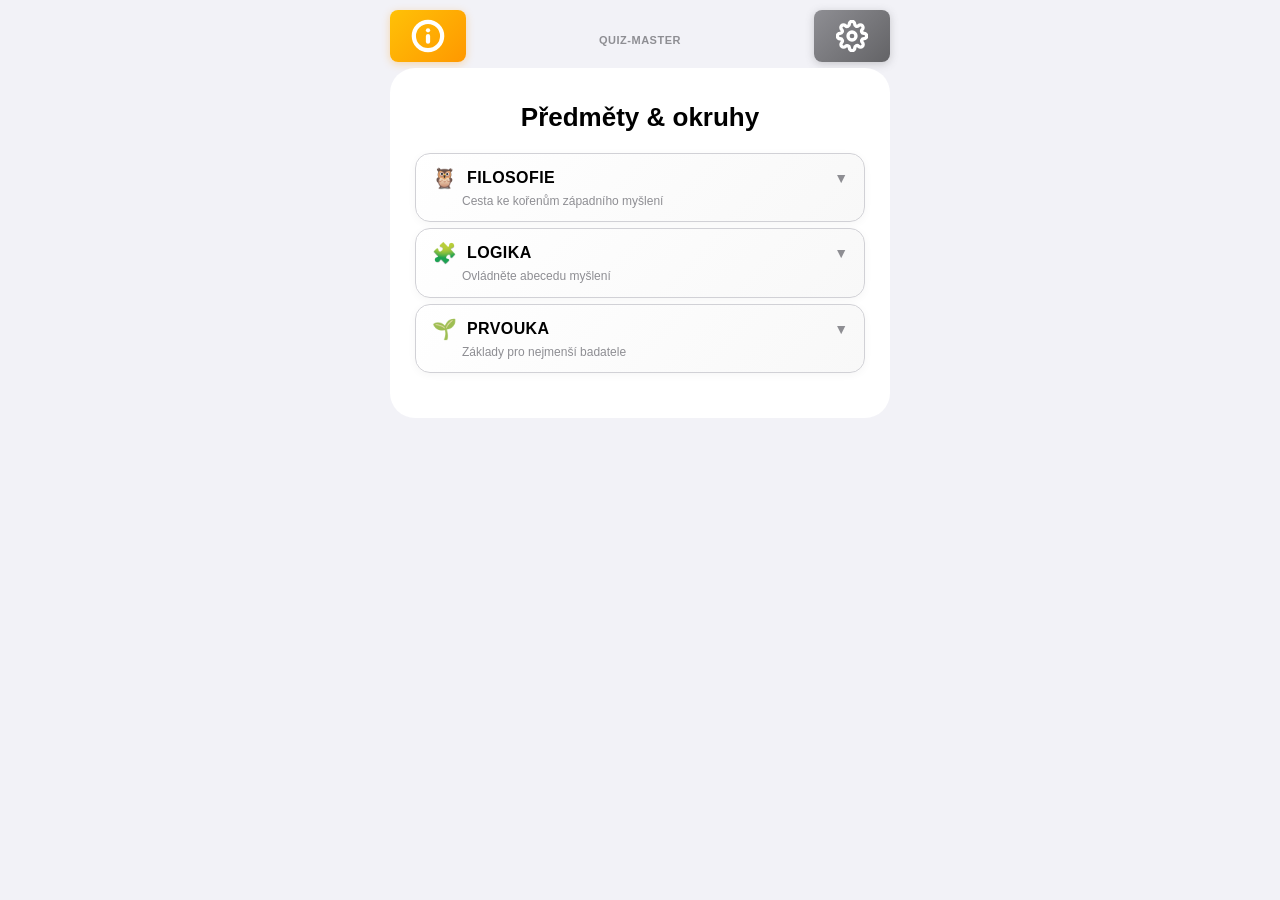
==== index.html @ d5d44cf5 "zobrazeni_okruhu" ====
<!DOCTYPE html> 
<html lang="cs">
<head>
    <meta charset="UTF-8">
    <meta name="viewport" content="width=device-width, initial-scale=1.0, maximum-scale=1.0, user-scalable=no">
    <title>quiz-master</title>
    <style>
        /* ===== CSS VARIABLES & RESET ===== */
        :root { 
            --ios-blue: #007aff; 
            --ios-bg: #f2f2f7; 
            --ios-card: #ffffff; 
            --ios-text: #000000; 
            --ios-gray: #8e8e93; 
            --soft-green: #f2faf5; 
            --soft-red: #fff5f5; 
            --border-green: #34c759; 
            --border-red: #ff3b30; 
            --neutral-bg: #f8f8f8; 
            --neutral-border: #d1d1d6; 
        }
        * { 
            box-sizing: border-box; 
            -webkit-tap-highlight-color: transparent; 
        }
        body { 
            font-family: -apple-system, BlinkMacSystemFont, "Segoe UI", Roboto, sans-serif; 
            background-color: var(--ios-bg); 
            color: var(--ios-text); 
            margin: 0; 
            padding: 10px; 
            display: flex; 
            justify-content: center; 
        }
        #app { 
            width: 100%; 
            max-width: 500px; 
            display: flex; 
            flex-direction: column; 
        }
        
        /* ===== UI COMPONENTS ===== */
        /* Status Bar */
        .status-bar { 
            display: grid; 
            grid-template-columns: 1fr auto 1fr; 
            align-items: center; 
            margin-bottom: 6px; 
            gap: 2px; 
        }
        .header-mini { 
            text-align: center; 
            text-transform: uppercase; 
            letter-spacing: 0.5px; 
            color: var(--ios-gray); 
            white-space: nowrap; 
            margin-top: 6px; 
        }
        .app-name { 
            font-size: 11px; 
            font-weight: 800; 
        }
        .stats-group { 
            display: flex; 
            gap: 6px; 
            justify-self: end; 
        }
        #header-left-slot {
            justify-self: start;
        }
        .stat-item { 
            display: flex; 
            flex-direction: column; 
            align-items: center; 
            gap: 2px; 
        }
        .stat-label { 
            font-size: 8px; 
            text-transform: uppercase; 
            color: var(--ios-gray); 
            font-weight: 700; 
            letter-spacing: 0.2px; 
        }

        /* Badges */
        .badge { 
            display: inline-block; 
            padding: 4px 8px; 
            border-radius: 8px; 
            font-size: 13px; 
            font-weight: 700; 
            min-width: 32px; 
            text-align: center; 
        }
        .badge-gray { 
            background: #d1d1d6; 
            color: #3a3a3c; 
        }
        .badge-green { 
            background: var(--border-green); 
            color: white; 
        }
        .badge-red { 
            background: var(--border-red); 
            color: white; 
        }
        .exit-btn-dark {
            display: inline-flex;
            flex-direction: column;
            align-items: center;
            justify-content: center;
            width: 76px;
            height: 52px;
            background: #1c1c1ec6;
            color: white;
            border-radius: 8px;
            font-size: 35px;
            font-weight: 700;
            cursor: pointer;
            border: none;
            line-height: 1;
            padding: 2px 0 0 0;
            gap: 3px;
        }
        .exit-btn-blue {
            display: inline-flex;
            flex-direction: column;
            align-items: center;
            justify-content: center;
            width: 76px;
            height: 52px;
            background: var(--ios-blue);
            color: white;
            border-radius: 8px;
            font-size: 35px;
            font-weight: 700;
            cursor: pointer;
            border: none;
            line-height: 1;
            padding: 2px 0 0 0;
            gap: 3px;
        }
        .exit-btn-blue:active {
            transform: scale(0.92);
            background: #0056b3;
        }
        .exit-btn-gray {
            display: inline-flex;
            flex-direction: column;
            align-items: center;
            justify-content: center;
            width: 76px;
            height: 52px;
            background: #e5e5ea;
            color: #3a3a3c;
            border: 1px solid #d1d1d6;
            border-radius: 8px;
            font-size: 35px;
            font-weight: 700;
            cursor: pointer;
            line-height: 1;
            padding: 2px 0 0 0;
            gap: 3px;
        }
        .exit-btn-gray:active {
            transform: scale(0.92);
            background: #d1d1d6;
        }
        .exit-btn-info {
            display: inline-flex;
            flex-direction: column;
            align-items: center;
            justify-content: center;
            width: 76px;
            height: 52px;
            background: linear-gradient(135deg, #ffc107 0%, #ff9800 100%);
            color: white;
            border-radius: 8px;
            font-size: 35px;
            font-weight: 700;
            cursor: pointer;
            border: none;
            line-height: 1;
            padding: 2px 0 0 0;
            gap: 3px;
            box-shadow: 0 2px 8px rgba(255, 152, 0, 0.3);
        }
        .exit-btn-info:active {
            transform: scale(0.92);
            background: linear-gradient(135deg, #ffb300 0%, #f57c00 100%);
        }
        
        /* Modal */
        .modal {
            position: fixed;
            top: 0;
            left: 0;
            width: 100%;
            height: 100%;
            z-index: 1000;
            display: flex;
            align-items: center;
            justify-content: center;
        }
        .modal-backdrop {
            position: absolute;
            top: 0;
            left: 0;
            width: 100%;
            height: 100%;
            background: rgba(0,0,0,0.5);
            backdrop-filter: blur(3px);
        }
        .modal-content {
            position: relative;
            background: white;
            border-radius: 20px;
            padding: 25px;
            max-width: 90%;
            width: 400px;
            max-height: 80vh;
            overflow-y: auto;
            box-shadow: 0 20px 60px rgba(0,0,0,0.3);
            animation: modalSlideIn 0.3s ease;
        }
        @keyframes modalSlideIn {
            from {
                opacity: 0;
                transform: translateY(-20px) scale(0.95);
            }
            to {
                opacity: 1;
                transform: translateY(0) scale(1);
            }
        }
        .modal-header {
            text-align: center;
            margin-bottom: 20px;
        }
        .modal-icon {
            font-size: 48px;
            display: block;
            margin-bottom: 10px;
        }
        .modal-title {
            margin: 0;
            font-size: 24px;
            font-weight: 700;
            color: var(--ios-text);
        }
        .modal-body {
            font-size: 15px;
            line-height: 1.6;
            color: #444;
        }
        .modal-body p {
            margin: 12px 0;
        }
        .modal-body p strong {
            color: var(--ios-blue);
            font-weight: 600;
        }
        .modal-body ul {
            margin: 8px 0;
            padding-left: 20px;
        }
        .modal-body li {
            margin: 4px 0;
        }
        .modal-close-btn {
            display: block;
            width: 100%;
            margin-top: 20px;
            padding: 14px;
            background: var(--ios-blue);
            color: white;
            border: none;
            border-radius: 12px;
            font-size: 17px;
            font-weight: 600;
            cursor: pointer;
            transition: all 0.2s;
        }
        .modal-close-btn:active {
            transform: scale(0.96);
            background: #0056b3;
        }
        .exit-badge { 
            background: #e5e5ea; 
            color: #4a4a4c; 
            border: 1px solid #d1d1d6; 
            padding: 2px 15px; 
            border-radius: 10px; 
            font-size: 16px; 
            font-weight: 900; 
            cursor: pointer; 
            text-transform: uppercase;
            letter-spacing: 0.5px;
            justify-self: start; 
            transition: all 0.1s; 
            margin-top: 10px;
        }
        .exit-badge:active { 
            background: #d1d1d6; 
            transform: scale(0.96); 
        }
        .btn { 
            display: block; 
            width: 100%; 
            padding: 18px 20px; 
            border: none; 
            border-radius: 20px; 
            font-size: 19px; 
            font-weight: 500; 
            cursor: pointer; 
            transition: all 0.2s; 
            text-align: left; 
            background: var(--ios-bg); 
            color: var(--ios-blue); 
        }
        .btn-next { 
            background: var(--ios-blue); 
            color: white; 
            text-align: center; 
            font-weight: 600; 
            width: 100%; 
            padding: 18px; 
            border-radius: 20px; 
            border: none; 
            font-size: 19px; 
            margin-top: 10px; 
            display: none; 
        }
        
        /* ===== SHUFFLE TOGGLE STYLES ===== */
        .shuffle-options-row {
            display: flex;
            gap: 10px;
            margin-bottom: 24px;
        }
        .shuffle-options-row .setup-section {
            flex: 1 1 0;
            margin-bottom: 0;
            min-width: 0;
        }
        
        .shuffle-toggle-container {
            display: flex;
            flex-wrap: wrap;
            align-items: center;
            justify-content: flex-start;
            padding: 14px 20px;
            background: var(--ios-bg);
            border-radius: 12px;
            border: 1px solid transparent;
            transition: all 0.2s ease;
            gap: 8px;
        }
        .shuffle-toggle-container:hover {
            background: white;
            border-color: var(--ios-blue);
            transform: translateY(-1px);
            box-shadow: 0 4px 12px rgba(0,123,255,0.1);
        }
        
        .shuffle-option {
            flex: 1;
            text-align: left;
        }
        .shuffle-option .option-title {
            font-size: 36px;
            text-align: center;
        }
        
        .option-desc-full {
            font-size: 16px;
            color: #222;
            line-height: 1.3;
            margin-top: 4px;
            width: 100%;
            text-align: center;
            font-weight: 700;
            transition: color 0.3s ease;
            padding: 0;
            white-space: nowrap;
        }
        .option-desc-full.green-text {
            color: #2aa33f;
        }
        .option-desc-full.blue-text {
            color: #0066cc;
        }
        
        /* Toggle Switch */
        .toggle-switch {
            position: relative;
            width: 51px;
            height: 31px;
            margin-right: 15px;
        }
        .toggle-switch input {
            opacity: 0;
            width: 0;
            height: 0;
        }
        .toggle-slider {
            position: absolute;
            cursor: pointer;
            top: 0;
            left: 0;
            right: 0;
            bottom: 0;
            background-color: #34c759;
            transition: .4s;
            border-radius: 34px;
        }
        .toggle-slider:before {
            position: absolute;
            content: "";
            height: 23px;
            width: 23px;
            left: 4px;
            bottom: 4px;
            background-color: white;
            transition: .4s;
            border-radius: 50%;
        }
        input:checked + .toggle-slider {
            background-color: var(--ios-blue);
        }
        input:checked + .toggle-slider:before {
            transform: translateX(20px);
        }
        
        /* Setup Section */
        .setup-section {
            margin-bottom: 24px;
        }
        .section-title {
            font-size: 16px;
            font-weight: 600;
            color: var(--ios-text);
            margin-bottom: 12px;
            display: flex;
            align-items: center;
            justify-content: space-between;
        }
        
        /* Question Slider */
        .question-slider-inline {
            width: 100%;
            -webkit-appearance: none;
            appearance: none;
            height: 44px;
            background: transparent;
            cursor: pointer;
        }
        .question-slider-inline::-webkit-slider-runnable-track {
            width: 100%;
            height: 8px;
            background: var(--ios-blue);
            border-radius: 4px;
        }
        .question-slider-inline::-webkit-slider-thumb {
            -webkit-appearance: none;
            appearance: none;
            width: 28px;
            height: 28px;
            border-radius: 50%;
            background: var(--ios-blue);
            border: 2px solid white;
            box-shadow: 0 2px 6px rgba(0,0,0,0.2);
            margin-top: -10px;
        }
        .question-slider-inline::-moz-range-track {
            width: 100%;
            height: 8px;
            background: var(--ios-blue);
            border-radius: 4px;
        }
        .question-slider-inline::-moz-range-thumb {
            width: 28px;
            height: 28px;
            border-radius: 50%;
            background: var(--ios-blue);
            border: 2px solid white;
            box-shadow: 0 2px 6px rgba(0,0,0,0.2);
        }
        
        .slider-value-inline {
            font-weight: 600;
            color: var(--ios-blue);
        }
        
        /* ===== CARDS & LAYOUT ===== */
        .card { 
            background: var(--ios-card); 
            border-radius: 25px; 
            padding: 25px; 
            padding-top: 12px;
            position: relative; 
            overflow: hidden; 
            min-height: 200px; 
        }
        .progress-container { 
            position: absolute; 
            top: 0; 
            left: 0; 
            width: 100%; 
            height: 4px; 
            background: #e5e5ea; 
        }
        .progress-bar { 
            height: 100%; 
            background: var(--ios-blue); 
            width: 0%; 
            transition: width 0.4s ease; 
        }
        

        /* ===== QUIZ COMPONENTS ===== */
        .quiz-topic-info { 
            font-size: 13px; 
            color: var(--ios-gray); 
            margin-bottom: 15px; 
            line-height: 1.4; 
            margin-top: 5px;
            font-weight: normal;
        }
        .question-text { 
            font-size: 23px; 
            font-weight: 700; 
            margin-bottom: 25px; 
            line-height: 1.25; 
        }
        .ans-group { 
            margin-bottom: 12px; 
            position: relative;
        }
        .sub-expl { 
            max-height: 0; 
            overflow: hidden; 
            transition: max-height 0.4s ease, padding 0.3s ease; 
            font-size: 16px; 
            line-height: 1.4; 
            color: #333; 
            margin: 0 5px; 
            border-left: 4px solid transparent; 
            background: var(--neutral-bg); 
        }
        .sub-expl.show { 
            max-height: 500px;
            padding: 12px 15px;
            padding-bottom: 28px;
            margin-top: 8px;
            margin-bottom: 5px;
            border-radius: 0 12px 12px 0;
        }
        .sub-expl.show { 
            border-left-color: var(--neutral-border); 
        }
        .sub-expl.highlight-correct { 
            background: var(--soft-green) !important; 
            border-left-color: var(--border-green) !important; 
        }
        .sub-expl.highlight-wrong { 
            background: var(--soft-red) !important; 
            border-left-color: var(--border-red) !important; 
        }
        .btn.correct-btn { 
            background: var(--border-green) !important; 
            color: white !important; 
        }
        .btn.wrong-btn { 
            background: var(--border-red) !important; 
            color: white !important; 
        }
        
        /* ===== SPECIAL UI ELEMENTS ===== */
        /* Exit Buttons - Base */
        .exit-btn {
            display: inline-flex;
            flex-direction: column;
            align-items: center;
            justify-content: center;
            width: 76px;
            height: 52px;
            border-radius: 8px;
            font-size: 35px;
            font-weight: 700;
            cursor: pointer;
            border: none;
            line-height: 1;
            padding: 2px 0 0 0;
            gap: 3px;
            transition: transform 0.1s;
        }
        .exit-btn:active {
            transform: scale(0.92);
        }
        .exit-btn-blue {
            background: var(--ios-blue);
            color: white;
        }
        .exit-btn-blue:active {
            background: #0056b3;
        }
        .exit-btn-gray {
            background: #e5e5ea;
            color: #3a3a3c;
            border: 1px solid #d1d1d6;
        }
        .exit-btn-gray:active {
            background: #d1d1d6;
        }
        .exit-btn-dark {
            background: #1c1c1ec6;
            color: white;
        }
        .exit-btn-dark:active {
            background: #000;
        }
        .exit-btn-info {
            background: linear-gradient(135deg, #ffc107 0%, #ff9800 100%);
            color: white;
            box-shadow: 0 2px 8px rgba(255, 152, 0, 0.3);
        }
        .exit-btn-info:active {
            background: linear-gradient(135deg, #ffb300 0%, #f57c00 100%);
        }
        
        /* Settings button style */
        .exit-btn-settings {
            display: inline-flex;
            flex-direction: column;
            align-items: center;
            justify-content: center;
            width: 76px;
            height: 52px;
            background: linear-gradient(135deg, #8e8e93 0%, #636366 100%);
            color: white;
            border-radius: 8px;
            font-size: 35px;
            font-weight: 700;
            cursor: pointer;
            border: none;
            line-height: 1;
            padding: 2px 0 0 0;
            gap: 3px;
            box-shadow: 0 2px 8px rgba(99, 99, 102, 0.3);
        }
        .exit-btn-settings:active {
            transform: scale(0.92);
            background: linear-gradient(135deg, #636366 0%, #48484a 100%);
        }
        
        /* Category Headers */
        .category-container {
            margin-bottom: 8px;
        }
        .category-container.collapsed {
            margin-bottom: 6px;
        }
        .category-header {
            background: linear-gradient(135deg, var(--ios-card) 0%, var(--neutral-bg) 100%);
            border-radius: 15px;
            padding: 12px 16px;
            border: 1px solid var(--neutral-border);
            box-shadow: 0 2px 8px rgba(0,0,0,0.04);
            cursor: pointer;
            transition: all 0.2s ease;
            user-select: none;
        }
        .category-header:hover {
            box-shadow: 0 4px 12px rgba(0,0,0,0.06);
            transform: translateY(-1px);
        }
        .category-title {
            display: flex;
            align-items: center;
            gap: 10px;
            margin-bottom: 4px;
        }
        .category-icon {
            font-size: 20px;
            filter: grayscale(20%);
        }
        .category-name {
            font-size: 16px;
            font-weight: 700;
            color: var(--ios-text);
            text-transform: uppercase;
            letter-spacing: 0.4px;
            flex: 1;
        }
        .category-toggle {
            font-size: 14px;
            color: var(--ios-gray);
            transition: transform 0.2s ease;
        }
        .category-desc {
            font-size: 12px;
            color: var(--ios-gray);
            line-height: 1.3;
            margin-left: 30px;
            margin-top: 2px;
        }
        
        /* Quizzes Container */
        .quizzes-container {
            margin-top: 8px;
            padding-left: 16px;
            border-left: 2px solid var(--neutral-border);
            animation: slideDown 0.3s ease;
        }
        
        /* Hub Items */
        .hub-item {
            display: flex;
            align-items: center;
            padding: 10px;
            background: var(--ios-bg);
            margin-bottom: 6px;
            border-radius: 12px;
            cursor: pointer;
            position: relative;
            overflow: visible;
        }
        .hub-item input {
            margin-right: 15px;
            transform: scale(1.5);
        }
        
        /* Quiz Badges - positioned at top right */
        .quiz-badges {
            position: absolute;
            top: -6px;
            right: -6px;
            display: flex;
            flex-wrap: wrap;
            justify-content: flex-end;
            gap: 4px;
            max-width: 120px;
            z-index: 10;
        }
        .quiz-badges .badge {
            background: var(--ios-blue);
            color: white;
            padding: 3px 8px;
            border-radius: 10px;
            font-size: 11px;
            font-weight: 600;
            box-shadow: 0 2px 4px rgba(0,0,0,0.15);
            white-space: nowrap;
            opacity: 0.8;
        }
        .quiz-badges .badge.flawless {
            background: var(--border-green);
        }
        
        /* Progress bar at bottom of hub item */
        .hub-item-progress {
            position: absolute;
            bottom: 0;
            left: 0;
            height: 4px;
            background: linear-gradient(90deg, var(--ios-blue) 0%, var(--border-green) 100%);
            border-radius: 0 0 0 12px;
            transition: width 0.3s ease;
        }
        .quiz-badges .badge.started {
            background: var(--ios-gray);
        }
        
        /* Hub Quiz Badges */
        .quiz-badges {
            align-items: center !important;
        }
        .quiz-badges .badge {
            background: var(--ios-blue);
            color: white;
            padding: 4px 10px;
            border-radius: 12px;
            font-size: 12px !important;
            font-weight: 600;
            box-shadow: 0 2px 4px rgba(0,0,0,0.15);
            white-space: nowrap;
            line-height: 1;
        }
        .quiz-badges .badge.flawless {
            background: transparent !important;
            color: #000;
            border: none;
            box-shadow: none;
            font-size: 24px !important;
            padding: 0;
            line-height: 1;
        }
        .quiz-badges span.badge:not(.flawless) {
            font-size: 12px !important;
            padding: 4px 10px !important;
            background: var(--ios-blue) !important;
            border-radius: 12px !important;
            align-self: center !important;
        }
        
        /* Setup Completion Badges */
        #setup-completion-badges {
            align-items: center !important;
        }
        #setup-completion-badges .badge {
            background: var(--ios-blue);
            color: white;
            padding: 4px 10px;
            border-radius: 12px;
            font-size: 12px !important;
            font-weight: 600;
            box-shadow: 0 2px 4px rgba(0,0,0,0.15);
            white-space: nowrap;
            line-height: 1;
        }
        #setup-completion-badges .badge.flawless {
            background: transparent !important;
            color: #000;
            border: none;
            box-shadow: none;
            font-size: 28px !important;
            padding: 0;
            line-height: 1;
        }
        #setup-completion-badges span.badge:not(.flawless) {
            font-size: 12px !important;
            padding: 4px 10px !important;
            background: var(--ios-blue) !important;
            border-radius: 12px !important;
            align-self: center !important;
        }
        
        @keyframes slideDown {
            from {
                opacity: 0;
                transform: translateY(-10px);
            }
            to {
                opacity: 1;
                transform: translateY(0);
            }
        }
        
        /* Quiz Info */
        .quiz-info {
            flex: 1;
        }
        .quiz-title {
            font-size: 16px;
            font-weight: 600;
            color: var(--ios-text);
            margin-bottom: 4px;
        }
        .quiz-desc {
            font-size: 13px;
            color: var(--ios-gray);
            line-height: 1.3;
            margin-top: 2px;
        }
        .quiz-update-info {
            font-size: 11px;
            color: var(--ios-gray);
            opacity: 0.6;
            font-style: italic;
            margin-top: 4px;
        }
        
        /* Group Filters */
        .group-filters {
            display: flex;
            flex-wrap: wrap;
            gap: 8px;
            margin-top: 12px;
        }
        .group-filter {
            display: inline-block;
            padding: 8px 12px;
            border: 2px solid var(--neutral-border);
            border-radius: 12px;
            background: white;
            color: var(--ios-text);
            font-size: 13px;
            font-weight: 500;
            cursor: pointer;
            transition: all 0.2s ease;
            user-select: none;
        }
        .group-filter:hover {
            border-color: var(--ios-blue);
            transform: translateY(-1px);
            box-shadow: 0 4px 12px rgba(0,123,255,0.1);
        }
        .group-filter.active {
            background: var(--ios-blue);
            color: white;
            border-color: var(--ios-blue);
            box-shadow: 0 4px 15px rgba(0,123,255,0.2);
        }
        .group-filter-count {
            background: rgba(0,0,0,0.1);
            padding: 2px 6px;
            border-radius: 8px;
            font-size: 11px;
            font-weight: 600;
            margin-left: 6px;
        }
        .group-filter.active .group-filter-count {
            background: rgba(255,255,255,0.3);
        }
        .group-filter.disabled {
            opacity: 0.4;
            cursor: not-allowed;
            background: #e5e5ea;
            border-color: #d1d1d6;
            pointer-events: none;
        }
        .group-filter.disabled .group-filter-count {
            background: #d1d1d6;
            color: #888;
        }
        .grade-display {
            font-size: 48px;
            font-weight: 700;
            text-align: center;
            margin: 15px 0;
            color: var(--ios-text);
            line-height: 1;
        }
        .hidden { 
            display: none !important; 
        }
        
        /* Continue Button Animation when ready */
        .exit-btn-blue.btn-ready {
            animation: pulseBlue 1.5s ease-in-out infinite;
            box-shadow: 0 0 20px rgba(0, 122, 255, 0.5);
        }
        @keyframes pulseBlue {
            0%, 100% { transform: scale(1); box-shadow: 0 0 20px rgba(0, 122, 255, 0.5); }
            50% { transform: scale(1.05); box-shadow: 0 0 30px rgba(0, 122, 255, 0.8); }
        }
        
        /* Warning Bubble */
        .warning-bubble {
            position: fixed;
            top: 50%;
            left: 50%;
            transform: translate(-50%, -50%);
            background: var(--border-red);
            color: white;
            padding: 12px 20px;
            border-radius: 12px;
            font-size: 14px;
            font-weight: 600;
            z-index: 1000;
            box-shadow: 0 4px 20px rgba(255, 59, 48, 0.3);
            animation: bubblePop 4s ease-out forwards;
        }
        
        @keyframes bubblePop {
            0% { opacity: 0; transform: translate(-50%, -50%) scale(0.8); }
            20% { opacity: 1; transform: translate(-50%, -50%) scale(1.05); }
            40% { transform: translate(-50%, -50%) scale(1); }
            100% { opacity: 0; transform: translate(-50%, -50%) scale(0.95); }
        }
        
        /* ===== WIKI BUTTON & OVERLAY ===== */
        .wiki-btn {
            display: inline-flex;
            align-items: center;
            justify-content: center;
            gap: 5px;
            position: absolute;
            bottom: -7px;
            right: 0px;
            padding: 6px 12px;
            background: rgba(255, 255, 255, 0.8);
            border: 2px solid #ffd700;
            border-radius: 16px;
            color: #b8860b;
            font-size: 12px;
            font-weight: 600;
            cursor: pointer;
            transition: all 0.2s ease;
            box-shadow: 0 2px 8px rgba(0, 0, 0, 0.25);
            z-index: 10;
        }
        .wiki-btn:hover {
            transform: translateY(-1px);
            box-shadow: 0 3px 10px rgba(0, 0, 0, 0.2);
            background: #fffdf5;
        }
        .wiki-btn:active {
            transform: scale(0.95);
        }
        .wiki-btn .lightbulb {
            font-size: 14px;
        }
        .wiki-btn .text {
            font-size: 12px;
        }
        
        /* Wiki Overlay Modal */
        .wiki-overlay {
            position: fixed;
            top: 0;
            left: 0;
            width: 100%;
            height: 100%;
            z-index: 2000;
            display: flex;
            align-items: center;
            justify-content: center;
        }
        .wiki-overlay-backdrop {
            position: absolute;
            top: 0;
            left: 0;
            width: 100%;
            height: 100%;
            background: rgba(0,0,0,0.6);
            backdrop-filter: blur(4px);
        }
        .wiki-overlay-content {
            position: relative;
            background: white;
            border-radius: 20px;
            padding: 0;
            max-width: 90%;
            width: 420px;
            max-height: 85vh;
            overflow: hidden;
            box-shadow: 0 25px 80px rgba(0,0,0,0.4);
            animation: wikiSlideIn 0.35s ease;
        }
        @keyframes wikiSlideIn {
            from {
                opacity: 0;
                transform: translateY(30px) scale(0.95);
            }
            to {
                opacity: 1;
                transform: translateY(0) scale(1);
            }
        }
        .wiki-overlay-header {
            background: linear-gradient(135deg, #ffd700 0%, #ffb700 100%);
            padding: 20px 25px;
            display: flex;
            align-items: center;
            gap: 12px;
        }
        .wiki-overlay-header .icon {
            font-size: 28px;
        }
        .wiki-overlay-header .title {
            font-size: 20px;
            font-weight: 700;
            color: #333;
            margin: 0;
        }
        .wiki-overlay-body {
            padding: 25px;
            font-size: 15px;
            line-height: 1.7;
            color: #444;
            overflow-y: auto;
            -webkit-overflow-scrolling: touch;
            overscroll-behavior: contain;
            max-height: 50vh;
        }
        .wiki-overlay-body h4 {
            font-size: 16px;
            font-weight: 700;
            color: #333;
            margin: 20px 0 10px 0;
        }
        .wiki-overlay-body ul {
            margin: 10px 0;
            padding-left: 20px;
        }
        .wiki-overlay-body li {
            margin: 6px 0;
        }
        .wiki-overlay-body strong {
            color: #222;
        }
        
        /* Wiki Table Styles - reusable classes for wiki.js */
        .wiki-table {
            width: 100%;
            border-collapse: collapse;
            margin: 15px 0;
            font-size: 13px;
        }
        .wiki-table th {
            background: #fff8dc;
            padding: 8px;
            border: 1px solid #ffd700;
            text-align: left;
        }
        .wiki-table td {
            padding: 6px 8px;
            border: 1px solid #eee;
        }
        .wiki-table tr:nth-child(even) {
            background: #fafafa;
        }
        .wiki-table .w-25 { width: 25%; }
        .wiki-table .w-35 { width: 35%; }
        .wiki-table .w-40 { width: 40%; }
        .wiki-overlay-close {
            display: block;
            width: 100%;
            padding: 16px 25px;
            background: #f8f8f8;
            border: none;
            border-top: 1px solid #e5e5ea;
            font-size: 17px;
            font-weight: 600;
            color: var(--ios-blue);
            cursor: pointer;
            transition: background 0.2s;
        }
        .wiki-overlay-close:hover {
            background: #f0f0f0;
        }
        .wiki-overlay-close:active {
            background: #e5e5ea;
        }
    </style>
</head>
<body>

<div id="app">
    <!-- Shared Header -->
    <div class="status-bar">
        <div class="stats-group" id="header-left-slot"></div>
        <div class="header-mini"><span class="app-name">QUIZ-MASTER</span></div>
        <div class="stats-group" id="header-right-slot"></div>
    </div>

    <!-- Advanced Options Modal -->
    <div id="advanced-options-modal" class="modal hidden">
        <div class="modal-backdrop" onclick="closeAdvancedOptionsModal()"></div>
        <div class="modal-content">
            <div class="modal-header">
                <span class="modal-icon">⚙️</span>
                <h2 class="modal-title">Pokročilé možnosti</h2>
                <p style="margin: 5px 0 0 0; font-size: 12px; color: #888;">Správa postupu a statistik</p>
            </div>
            <div class="modal-body">
                <div id="advanced-options-stats" style="padding: 12px; background: var(--ios-bg); border-radius: 12px; margin-bottom: 15px; font-size: 14px;">
                    <!-- Stats will be inserted here -->
                </div>
                
                <!-- Manual points editor -->
                <div style="padding: 12px; background: #fff9e6; border-radius: 12px; margin-bottom: 15px; border: 1px solid #ffe0b2;">
                    <div style="font-weight: 600; margin-bottom: 10px; font-size: 14px;">✏️ Upravit body</div>
                    <div style="display: flex; gap: 10px; margin-bottom: 10px; align-items: flex-end;">
                        <div style="flex: 1;">
                            <label style="font-size: 12px; color: var(--ios-gray); display: block; margin-bottom: 4px;">Počet bodů</label>
                            <input type="number" id="manual-points" min="0" value="0" style="width: 100%; padding: 8px; border: 1px solid #ddd; border-radius: 8px; font-size: 14px;">
                        </div>
                    </div>
                    <button class="btn" style="background: var(--ios-blue); color: white; font-size: 13px; padding: 10px; border-radius: 8px; border: none; text-align: center; width: 100%;" onclick="saveManualPoints()">
                        💾 Uložit body
                    </button>
                </div>
                
                <div style="display: flex; flex-direction: column; gap: 10px;">
                    <button class="btn" style="background: #fff; color: #666; font-size: 14px; padding: 14px; border-radius: 10px; border: 1px solid #ddd; text-align: center;" onclick="resetQuizProgress(); closeAdvancedOptionsModal();">
                        🗑️ Vyčistit postup
                    </button>
                    <button class="btn" style="background: #fff; color: #ff3b30; font-size: 14px; padding: 14px; border-radius: 10px; border: 1px solid #ff3b30; text-align: center;" onclick="resetAllPoints(); closeAdvancedOptionsModal();">
                        🔄 Vynulovat všechny body
                    </button>
                </div>
            </div>
            <button class="modal-close-btn" onclick="closeAdvancedOptionsModal()">Zavřít</button>
        </div>
    </div>

    <!-- Related Topics Modal -->
    <div id="related-topics-modal" class="modal hidden">
        <div class="modal-backdrop" onclick="closeRelatedTopicsModal()"></div>
        <div class="modal-content" style="max-height: 80vh; overflow-y: auto;">
            <div class="modal-header">
                <span class="modal-icon">💡</span>
                <h2 class="modal-title">Témata [Wiki]</h2>
                <p style="margin: 5px 0 0 0; font-size: 12px; color: #888;">Prozkoumej všechny informace k tomuto kvízu</p>
            </div>
            <div class="modal-body">
                <div id="related-topics-list" style="display: flex; flex-direction: column; gap: 10px;">
                    <!-- Topics will be inserted here -->
                </div>
            </div>
            <button class="modal-close-btn" onclick="closeRelatedTopicsModal()">Zavřít</button>
        </div>
    </div>

    <!-- Info Modal -->
    <div id="info-modal" class="modal hidden">
        <div class="modal-backdrop" onclick="closeInfoModal()"></div>
        <div class="modal-content">
            <div class="modal-header">
                <span class="modal-icon">📚</span>
                <h2 class="modal-title">QuizMaster</h2>
                <p style="margin: 5px 0 0 0; font-size: 12px; color: #888;">Verze 2.6 | 6. 4. 2026</p>
            </div>
            <div class="modal-body">
                <p><strong>O aplikaci</strong></p>
                <p>Jednoduchá & interaktivní aplikace pro procvičování znalostí formou kvízů.</p>
                
                <p><strong>Benefity</strong></p>
                <ul>
                    <li>⚡ Efektivní způsob učení</li>
                    <li>🎯 Fokus na klíčové znalosti</li>
                    <li>💾 Ukládání mezivýsledků (localStorage)</li>
                    <li>📚 Flexibilní učení kdykoliv a kdekoliv</li>
                    <li>🔄 Procvičování chybných otázek</li>
                    <li>🏆 Bodování za dokončení kvízů</li>
                    <li>💡 Rozšiřující info k vybraným otázkám</li>
                </ul>
                
                <p><strong>Autor</strong></p>
                <p>Vytvořil <b>Lukáš Krupa</b> s podporou AI 🤖</p>
            </div>
            <button class="modal-close-btn" onclick="closeInfoModal()">Zavřít</button>
        </div>
    </div>

    <!-- Category Filter Settings Modal -->
    <div id="category-settings-modal" class="modal hidden">
        <div class="modal-backdrop" onclick="closeCategorySettingsModal()"></div>
        <div class="modal-content">
            <div class="modal-header">
                <span class="modal-icon">⚙️</span>
                <h2 class="modal-title">Nastavení zobrazení</h2>
                <p style="margin: 5px 0 0 0; font-size: 12px; color: #888;">Vyberte okruhy k zobrazení</p>
            </div>
            <div class="modal-body">
                <div id="category-filters-list" style="display: flex; flex-direction: column; gap: 12px;">
                    <!-- Category checkboxes will be inserted here -->
                </div>
                <p style="margin-top: 15px; font-size: 12px; color: var(--ios-gray); text-align: center;">
                    Změny se uloží automaticky
                </p>
            </div>
            <button class="modal-close-btn" onclick="closeCategorySettingsModal()">Zavřít</button>
        </div>
    </div>

    <!-- Wiki Overlay -->
    <div id="wiki-overlay" class="wiki-overlay hidden">
        <div class="wiki-overlay-backdrop" onclick="closeWikiOverlay()"></div>
        <div class="wiki-overlay-content">
            <div class="wiki-overlay-header">
                <span class="icon">💡</span>
                <h3 class="title" id="wiki-title">víš, že...</h3>
            </div>
            <div class="wiki-overlay-nav" style="display: flex; justify-content: space-between; gap: 10px; padding: 10px 20px; background: #fff9e6; border-bottom: 1px solid #ffe0b2;">
                <button class="btn" style="background: var(--ios-blue); color: white; font-size: 13px; font-weight: 600; padding: 10px 16px; border-radius: 10px; border: none; flex: 1;" onclick="navigateWikiTopic('prev')">
                    ← Předchozí
                </button>
                <button class="btn" style="background: var(--ios-blue); color: white; font-size: 13px; font-weight: 600; padding: 10px 16px; border-radius: 10px; border: none; flex: 1;" onclick="navigateWikiTopic('next')">
                    Další →
                </button>
            </div>
            <div class="wiki-overlay-body" id="wiki-body" style="flex: 1; overflow-y: auto;">
                <!-- Wiki content will be inserted here -->
            </div>
            <button class="wiki-overlay-close" style="background: var(--ios-blue); color: white; font-weight: 600;" onclick="closeWikiOverlay()">Zavřít</button>
        </div>
    </div>

    <!-- HUB -->
    <div id="sc-hub" class="screen">
        <div class="card">
            <h2 style="font-size: 26px; text-align: center; margin-bottom: 20px;">Předměty & okruhy</h2>
            <div id="hub-list" style="margin-bottom: 20px;"></div>
        </div>
    </div>

    <!-- SETUP -->
    <div id="sc-setup" class="screen hidden">
        <div class="card">
            <div style="display: flex; justify-content: space-between; align-items: center; margin-bottom: 10px;">
                <h2 id="setup-screen-title" style="font-size: 26px; text-align: left; margin: 0; flex: 1;">Nastavení kvízu</h2>
                <div id="setup-completion-badges" style="display: flex; gap: 6px; flex-shrink: 0;"></div>
            </div>
            
            <!-- Progress bar under title -->
            <div id="quiz-progress-section" class="setup-section" style="display: none; margin-top: 15px;">
                <div id="quiz-progress-info" style="padding: 12px; background: var(--ios-bg); border-radius: 12px;">
                    <div style="display: flex; justify-content: space-between; margin-bottom: 6px;">
                        <span style="font-size: 13px; color: var(--ios-gray); font-weight: 500;">📊 Hotovo</span>
                        <span id="progress-percent" style="font-size: 13px; color: var(--ios-blue); font-weight: 600;">0%</span>
                    </div>
                    <div style="width: 100%; height: 12px; background: #e5e5ea; border-radius: 6px; overflow: hidden;">
                        <div id="progress-fill" style="width: 0%; height: 100%; background: linear-gradient(90deg, var(--ios-blue) 0%, var(--border-green) 100%); border-radius: 6px; transition: width 0.3s ease;"></div>
                    </div>
                </div>
            </div>
            
            <!-- Quiz Options -->
            <div class="setup-section">
                <div class="section-title">📁 Výběr kapitol</div>
                <div id="group-filters" class="group-filters"></div>
            </div>
            
            <div class="setup-section">
                <div class="section-title">
                    📈 Počet otázek
                    <span class="slider-value-inline">
                        <span id="slider-value">10</span> otázek
                    </span>
                </div>
                <input type="range" id="question-count-slider" class="question-slider-inline" min="1" max="50" value="10" step="1">
            </div>
            
            <div class="shuffle-options-row">
                <div class="setup-section">
                    <div class="section-title"> Otázky servíruj v:</div>
                    <div class="shuffle-toggle-container" onclick="if(event.target.tagName !== 'INPUT' && !event.target.classList.contains('toggle-slider')) document.getElementById('chk-shuffle').click()">
                        <div class="shuffle-option">
                            <div class="option-title list-icon" id="shuffle-title">📋</div>
                        </div>
                        <label class="toggle-switch">
                            <input type="checkbox" id="chk-shuffle" onchange="updateShuffleText()">
                            <span class="toggle-slider"></span>
                        </label>
                        <div class="option-desc-full" id="shuffle-desc">daném pořadí</div>
                    </div>
                </div>
                
                <div class="setup-section">
                    <div class="section-title">Otázky vybírej:</div>
                    <div class="shuffle-toggle-container" onclick="if(event.target.tagName !== 'INPUT' && !event.target.classList.contains('toggle-slider')) document.getElementById('chk-shuffle-mode').click()">
                        <div class="shuffle-option">
                            <div class="option-title all-icon" id="shuffle-mode-title">📦</div>
                        </div>
                        <label class="toggle-switch">
                            <input type="checkbox" id="chk-shuffle-mode" onchange="updateShuffleModeText()">
                            <span class="toggle-slider"></span>
                        </label>
                        <div class="option-desc-full" id="shuffle-mode-desc">z celého výběru</div>
                    </div>
                </div>
            </div>
            
            <!-- Related Topics button at bottom -->
            <div id="wiki-topics-section" class="setup-section" style="margin-top: 20px; display: none;">
                <button class="btn" style="background: var(--ios-bg); color: var(--ios-blue); font-size: 13px; padding: 12px; border-radius: 10px; border: 1px solid var(--ios-blue); text-align: center; width: 100%;" onclick="openRelatedTopicsModal()">
                    💡 Témata [Wiki]
                </button>
            </div>
            
            <!-- Advanced Options button at bottom -->
            <div class="setup-section" style="margin-top: 10px;">
                <button class="btn" style="background: var(--ios-bg); color: var(--ios-blue); font-size: 13px; padding: 12px; border-radius: 10px; border: 1px solid var(--ios-blue); text-align: center; width: 100%;" onclick="openAdvancedOptionsModal()">
                    ⚙️ Pokročilé možnosti
                </button>
            </div>
            
            </div>
            
    </div>
    
    <!-- QUIZ -->
    <div id="sc-quiz" class="screen hidden">
        <div class="card">
            <div class="progress-container"><div id="p-bar" class="progress-bar"></div></div>
            
            <div id="quiz-main-ui">
                <div id="q-topic" class="quiz-topic-info"></div>
                <div id="q-text" class="question-text"></div>
                <div id="ans-container"></div>
                <button id="btn-continue" class="btn-next" onclick="next()">Pokračovat</button>
            </div>
        </div>
    </div>

    <!-- RESULTS -->
    <div id="sc-res" class="screen hidden">
        <div class="card" style="padding: 30px 20px;">
            <h2 style="text-align: center; font-size: 24px; font-weight: 700; color: var(--ios-dark); margin-bottom: 5px;">Výsledek</h2>
            <div id="res-grade" class="grade-display"></div>
            <p id="res-stat" style="font-size: 17px; text-align: center; color: var(--ios-gray); margin: 10px 0;"></p>
            <div id="res-retry" class="hidden">
                <p id="res-retry-msg" style="color: var(--border-red); font-weight: 600; text-align: center; margin: 15px 0; padding: 12px; background: rgba(255,59,48,0.08); border-radius: 10px;"></p>
                <button class="btn" style="background: var(--ios-blue); color:white; text-align:center; width: 100%; padding: 14px; border-radius: 12px; font-size: 16px; font-weight: 600;" onclick="startErrorLoop()">Opravit chyby</button>
            </div>
            <button class="btn" style="width: 100%; margin-top: 20px; padding: 16px; background: var(--ios-bg); color: var(--ios-blue); border-radius: 12px; font-size: 16px; font-weight: 600; border: 1px solid var(--ios-blue);" onclick="goBackToSetup()">Zpět do nastavení</button>
        </div>
    </div>
</div>

<script src="quizMaster_config.js"></script>
<script src="quizdata/wiki/wiki_logika.js"></script>
<script src="quizdata/wiki/wiki_filosofie.js"></script>
<script src="quizdata/wiki/wiki_logika_teorie.js"></script>
<script src="quizdata/wiki/wiki_vyrokova_logika.js"></script>
<script src="quizdata/wiki/wiki_predikatova_logika.js"></script>

<script>
// ===== APP STATE & CONFIGURATION =====
const AppState = {
    db: [],
    activeQ: [], 
    cur: 0, 
    score: 0, 
    errs: [], 
    loop: false, 
    total: 0,
    sessCorrect: 0, 
    sessWrong: 0, 
    selectedTopicName: "",
    savedQuizSelections: [],
    savedQuizSettings: null,
    selectedQuizzes: []
};

// ===== USER DATA MANAGER (LocalStorage) =====
const UserDataManager = {
    STORAGE_KEY: 'quizmaster_userdata_v1',
    
    // Initialize or get existing data
    getData() {
        try {
            const data = localStorage.getItem(this.STORAGE_KEY);
            if (data) {
                return JSON.parse(data);
            }
        } catch (e) {
            console.error('Error reading from LocalStorage:', e);
        }
        return this.getDefaultData();
    },
    
    getDefaultData() {
        return {
            quizzes: {}, // quizId -> quiz data
            version: 1
        };
    },
    
    saveData(data) {
        try {
            localStorage.setItem(this.STORAGE_KEY, JSON.stringify(data));
        } catch (e) {
            console.error('Error saving to LocalStorage:', e);
        }
    },
    
    // Get quiz data or initialize if not exists
    getQuizData(quizId) {
        const data = this.getData();
        if (!data.quizzes[quizId]) {
            data.quizzes[quizId] = this.getDefaultQuizData();
            this.saveData(data);
        }
        return data.quizzes[quizId];
    },
    
    getDefaultQuizData() {
        return {
            started: false,                    // Whether user has launched this quiz at least once
            completed: false,                  // Whether quiz is marked as 'hotovo'
            points: 0,                         // Total points (1 for completion with errors, 3 for flawless)
            hasWikiTopics: false,              // Whether quiz has questions with wiki topics
            answeredQuestions: {},             // questionKey -> {correct: boolean, timestamp: number}
            wrongAnswers: [],                  // Array of question keys answered wrong (current attempt)
            allTimeWrongAnswers: [],           // Array of question keys answered wrong EVER (for flawless tracking)
            lastSession: null                  // Last time quiz was accessed
        };
    },
    
    // Mark quiz as started (when user first launches it)
    markQuizStarted(quizId) {
        const data = this.getData();
        if (!data.quizzes[quizId]) {
            data.quizzes[quizId] = this.getDefaultQuizData();
        }
        if (!data.quizzes[quizId].started) {
            data.quizzes[quizId].started = true;
        }
        data.quizzes[quizId].lastSession = Date.now();
        this.saveData(data);
    },
    
    // Save question answer
    saveQuestionAnswer(quizId, questionKey, isCorrect) {
        const data = this.getData();
        if (!data.quizzes[quizId]) {
            data.quizzes[quizId] = this.getDefaultQuizData();
        }
        
        // Store answer
        data.quizzes[quizId].answeredQuestions[questionKey] = {
            correct: isCorrect,
            timestamp: Date.now()
        };
        
        // Track wrong answers for current attempt
        if (!isCorrect) {
            if (!data.quizzes[quizId].wrongAnswers.includes(questionKey)) {
                data.quizzes[quizId].wrongAnswers.push(questionKey);
            }
            // Track wrong answers PERMANENTLY for flawless completion tracking
            if (!data.quizzes[quizId].allTimeWrongAnswers.includes(questionKey)) {
                data.quizzes[quizId].allTimeWrongAnswers.push(questionKey);
            }
        } else {
            // Remove from current wrong answers only (not from allTimeWrongAnswers)
            const idx = data.quizzes[quizId].wrongAnswers.indexOf(questionKey);
            if (idx > -1) {
                data.quizzes[quizId].wrongAnswers.splice(idx, 1);
            }
        }
        
        this.saveData(data);
    },
    
    // Check if question has been answered
    isQuestionAnswered(quizId, questionKey) {
        const quizData = this.getQuizData(quizId);
        return quizData.answeredQuestions[questionKey] !== undefined;
    },
    
    // Get answered questions for a quiz
    getAnsweredQuestions(quizId) {
        const quizData = this.getQuizData(quizId);
        return quizData.answeredQuestions;
    },
    
    // Mark quiz as successfully completed
    // completionType: 'flawless' = bezchybné (3 body), 'regular' = s opravenými chybami (1 bod)
    markQuizCompleted(quizId, completionType = 'none') {
        const data = this.getData();
        if (!data.quizzes[quizId]) {
            data.quizzes[quizId] = this.getDefaultQuizData();
        }
        
        // Add points based on completion type
        if (completionType === 'flawless') {
            data.quizzes[quizId].completed = true;
            data.quizzes[quizId].points += 3;  // 3 body za bezchybné dokončení
            
            // Clear progress only after FULL completion (all questions answered)
            // preservePoints = true to keep the points we just added
            this.clearQuizProgress(quizId, true);
        } else if (completionType === 'regular') {
            data.quizzes[quizId].completed = true;
            data.quizzes[quizId].points += 1;  // 1 bod za dokončení s chybou
            
            // Clear progress after regular completion too
            // preservePoints = true to keep the points we just added
            this.clearQuizProgress(quizId, true);
        }
        
        this.saveData(data);
        return {
            points: data.quizzes[quizId].points
        };
    },
    
    // Clear quiz progress (answered questions, wrong answers)
    // preservePoints = true: keeps points and completed status
    clearQuizProgress(quizId, preservePoints = true) {
        const data = this.getData();
        if (!data.quizzes[quizId]) return;
        
        const points = data.quizzes[quizId].points;
        const completed = data.quizzes[quizId].completed;
        const started = data.quizzes[quizId].started;
        
        // Reset to default but preserve points if requested
        data.quizzes[quizId] = this.getDefaultQuizData();
        
        if (preservePoints) {
            data.quizzes[quizId].points = points;
            data.quizzes[quizId].completed = completed;
            data.quizzes[quizId].started = started;
        }
        
        // Clear wrong answers on manual reset - user gets fresh start
        data.quizzes[quizId].wrongAnswers = [];
        data.quizzes[quizId].allTimeWrongAnswers = [];
        
        this.saveData(data);
    },
    
    // Set total questions count for a quiz (stored for progress calculation)
    setQuizTotalQuestions(quizId, totalCount) {
        const data = this.getData();
        if (!data.quizzes[quizId]) {
            data.quizzes[quizId] = this.getDefaultQuizData();
        }
        data.quizzes[quizId].totalQuestions = totalCount;
        this.saveData(data);
    },
    
    // Get total questions count for a quiz
    getQuizTotalQuestions(quizId) {
        const quizData = this.getQuizData(quizId);
        return quizData.totalQuestions || 0;
    },
    // Reset all points to zero
    resetPoints(quizId) {
        const data = this.getData();
        if (!data.quizzes[quizId]) return;
        
        data.quizzes[quizId].points = 0;
        data.quizzes[quizId].completed = false;
        
        this.saveData(data);
    },
    
    // Check if quiz has wiki topics and save it to user data
    checkAndSaveWikiStatus(quizId, questions) {
        const data = this.getData();
        if (!data.quizzes[quizId]) return;
        
        const hasWiki = questions.some(question => question.wiki && question.wiki.length >= 2);
        if (hasWiki !== data.quizzes[quizId].hasWikiTopics) {
            data.quizzes[quizId].hasWikiTopics = hasWiki;
            this.saveData(data);
        }
        return hasWiki;
    },
    
    // Get quiz statistics
    getQuizStats(quizId) {
        const quizData = this.getQuizData(quizId);
        const answeredKeys = Object.keys(quizData.answeredQuestions);
        const correctCount = answeredKeys.filter(k => quizData.answeredQuestions[k].correct).length;
        const wrongCount = answeredKeys.filter(k => !quizData.answeredQuestions[k].correct).length;
        
        return {
            started: quizData.started,
            completed: quizData.completed,
            points: quizData.points || 0,
            hasWikiTopics: quizData.hasWikiTopics || false,
            totalAnswered: answeredKeys.length,
            correctCount: correctCount,
            wrongCount: wrongCount,
            remainingInSession: AppState.activeQ ? AppState.activeQ.length - AppState.cur : 0
        };
    },
    
    // Export all data as JSON
    exportData() {
        return JSON.stringify(this.getData(), null, 2);
    },
    
    // Import data from JSON
    importData(jsonString) {
        try {
            const data = JSON.parse(jsonString);
            if (data && data.quizzes) {
                this.saveData(data);
                return true;
            }
        } catch (e) {
            console.error('Error importing data:', e);
        }
        return false;
    },
    
    // Save last expanded category
    setLastExpandedCategory(categoryName) {
        const data = this.getData();
        data.lastExpandedCategory = categoryName;
        this.saveData(data);
    },
    
    // Get last expanded category
    getLastExpandedCategory() {
        const data = this.getData();
        return data.lastExpandedCategory || null;
    },
    
    // Save category filter settings
    setCategoryFilter(categoryName, isVisible) {
        const data = this.getData();
        if (!data.categoryFilters) {
            data.categoryFilters = {};
        }
        data.categoryFilters[categoryName] = isVisible;
        this.saveData(data);
    },
    
    // Get all category filter settings
    getCategoryFilters() {
        const data = this.getData();
        return data.categoryFilters || null;
    },
    
    // Initialize default category filters (all true except Debug)
    initDefaultCategoryFilters() {
        const data = this.getData();
        if (!data.categoryFilters) {
            data.categoryFilters = {};
            // Default: all categories visible except Debug
            if (typeof quizCategories !== 'undefined') {
                Object.keys(quizCategories).forEach(category => {
                    data.categoryFilters[category] = category !== 'Debug';
                });
            }
            this.saveData(data);
        }
        return data.categoryFilters;
    },
    
    // Check if a category should be visible
    isCategoryVisible(categoryName) {
        const filters = this.getCategoryFilters();
        if (!filters) {
            // Default: all visible except Debug
            return categoryName !== 'Debug';
        }
        return filters[categoryName] !== false; // Default to true if not set
    },
};

// ===== HELPER FUNCTIONS =====
// Generic shuffle toggle updater
function updateToggleState(checkboxId, titleId, descId, config) {
    const checkbox = document.getElementById(checkboxId);
    const container = checkbox.closest('.shuffle-toggle-container');
    const toggleSlider = checkbox.nextElementSibling;
    const titleElement = document.getElementById(titleId);
    const descElement = document.getElementById(descId);
    
    const isChecked = checkbox.checked;
    const colors = isChecked ? config.checked : config.unchecked;
    
    container.style.backgroundColor = colors.bg;
    container.style.borderColor = colors.border;
    toggleSlider.style.backgroundColor = colors.slider;
    
    titleElement.textContent = colors.icon;
    titleElement.className = 'option-title ' + colors.iconClass;
    
    descElement.textContent = colors.text;
    descElement.className = 'option-desc-full ' + colors.textClass;
}

function updateShuffleText() {
    updateToggleState('chk-shuffle', 'shuffle-title', 'shuffle-desc', {
        checked: {
            bg: 'rgba(52, 199, 89, 0.08)',
            border: 'rgba(52, 199, 89, 0.2)',
            slider: '#34c759',
            icon: '🎲',
            iconClass: 'dice-icon',
            text: 'náhodném pořadí',
            textClass: 'green-text'
        },
        unchecked: {
            bg: 'rgba(0, 122, 255, 0.08)',
            border: 'rgba(0, 122, 255, 0.2)',
            slider: 'var(--ios-blue)',
            icon: '📋',
            iconClass: 'list-icon',
            text: 'daném pořadí',
            textClass: 'blue-text'
        }
    });
}

function updateShuffleModeText() {
    updateToggleState('chk-shuffle-mode', 'shuffle-mode-title', 'shuffle-mode-desc', {
        checked: {
            bg: 'rgba(52, 199, 89, 0.08)',
            border: 'rgba(52, 199, 89, 0.2)',
            slider: '#34c759',
            icon: '📑',
            iconClass: 'chapters-icon',
            text: 'cyklicky z kapitol',
            textClass: 'green-text'
        },
        unchecked: {
            bg: 'rgba(0, 122, 255, 0.08)',
            border: 'rgba(0, 122, 255, 0.2)',
            slider: 'var(--ios-blue)',
            icon: '📦',
            iconClass: 'all-icon',
            text: 'z celého výběru',
            textClass: 'blue-text'
        }
    });
}

// Initialize shuffle colors on page load
document.addEventListener('DOMContentLoaded', function() {
    updateShuffleText();
    updateShuffleModeText();
});

// Helper function to get quiz ID by title
function getQuizIdByTitle(title) {
    if (typeof quizCategories === 'undefined') return null;
    
    for (const category of Object.keys(quizCategories)) {
        for (const quizKey of Object.keys(quizCategories[category].quizzes)) {
            const quiz = quizCategories[category].quizzes[quizKey];
            if (quiz.title === title) {
                return quiz.id;
            }
        }
    }
    return null;
}

// ===== UI COMPONENTS =====
const UI = {
    showScreen(id) { 
        ['sc-hub', 'sc-setup', 'sc-quiz', 'sc-res'].forEach(s => { 
            const el = document.getElementById(s); 
            if (el) el.classList.add('hidden'); 
        }); 
        const t = document.getElementById(id); 
        if (t) t.classList.remove('hidden'); 
        
        // Update header content based on screen
        this.updateHeader(id);
    },
    
    updateHeader(screenId) {
        const leftSlot = document.getElementById('header-left-slot');
        const rightSlot = document.getElementById('header-right-slot');
        
        // Clear both slots
        leftSlot.innerHTML = '';
        rightSlot.innerHTML = '';
        
        // Check for last expanded category and expand it
        const lastExpanded = UserDataManager.getLastExpandedCategory();
        if (lastExpanded) {
            setTimeout(() => {
                const containers = document.querySelectorAll('.category-container');
                containers.forEach(container => {
                    if (container.dataset.categoryName === lastExpanded) {
                        const quizzesContainer = container.querySelector('.quizzes-container');
                        const toggle = container.querySelector('.category-toggle');
                        if (quizzesContainer) quizzesContainer.style.display = 'block';
                        if (toggle) toggle.textContent = '▲';
                        container.classList.remove('collapsed');
                    }
                });
            }, 50);
        }
        
        switch(screenId) {
            case 'sc-hub':
                leftSlot.innerHTML = `
                    <button id="btn-info" class="exit-btn-info" onclick="openInfoModal()">
                        <span style="display: flex; align-items: center; justify-content: center; height: 100%; margin-top: -2px;"><svg width="34" height="34" viewBox="0 0 24 24" fill="none" stroke="currentColor" stroke-width="3" stroke-linecap="round" stroke-linejoin="round"><circle cx="12" cy="12" r="10"></circle><line x1="12" y1="16" x2="12" y2="12"></line><line x1="12" y1="8" x2="12.01" y2="8"></line></svg></span>
                    </button>
                `;
                // Settings button on the right side of hub
                rightSlot.innerHTML = `
                    <button id="btn-settings" class="exit-btn-settings" onclick="openCategorySettingsModal()">
                        <span style="display: flex; align-items: center; justify-content: center; height: 100%; margin-top: -2px;"><svg width="32" height="32" viewBox="0 0 24 24" fill="none" stroke="currentColor" stroke-width="2.5" stroke-linecap="round" stroke-linejoin="round"><circle cx="12" cy="12" r="3"></circle><path d="M19.4 15a1.65 1.65 0 0 0 .33 1.82l.06.06a2 2 0 0 1 0 2.83 2 2 0 0 1-2.83 0l-.06-.06a1.65 1.65 0 0 0-1.82-.33 1.65 1.65 0 0 0-1 1.51V21a2 2 0 0 1-2 2 2 2 0 0 1-2-2v-.09A1.65 1.65 0 0 0 9 19.4a1.65 1.65 0 0 0-1.82.33l-.06.06a2 2 0 0 1-2.83 0 2 2 0 0 1 0-2.83l.06-.06a1.65 1.65 0 0 0 .33-1.82 1.65 1.65 0 0 0-1.51-1H3a2 2 0 0 1-2-2 2 2 0 0 1 2-2h.09A1.65 1.65 0 0 0 4.6 9a1.65 1.65 0 0 0-.33-1.82l-.06-.06a2 2 0 0 1 0-2.83 2 2 0 0 1 2.83 0l.06.06a1.65 1.65 0 0 0 1.82.33H9a1.65 1.65 0 0 0 1-1.51V3a2 2 0 0 1 2-2 2 2 0 0 1 2 2v.09a1.65 1.65 0 0 0 1 1.51 1.65 1.65 0 0 0 1.82-.33l.06-.06a2 2 0 0 1 2.83 0 2 2 0 0 1 0 2.83l-.06.06a1.65 1.65 0 0 0-.33 1.82V9a1.65 1.65 0 0 0 1.51 1H21a2 2 0 0 1 2 2 2 2 0 0 1-2 2h-.09a1.65 1.65 0 0 0-1.51 1z"></path></svg></span>
                    </button>
                `;
                break;
            case 'sc-setup':
                leftSlot.innerHTML = `
                    <button id="btn-back-trigger" class="exit-btn-gray" onclick="goBackToHub()">
                        <span style="display: flex; align-items: center; justify-content: center; height: 100%; margin-top: -2px;"><svg width="36" height="36" viewBox="0 0 24 24" fill="none" stroke="currentColor" stroke-width="3" stroke-linecap="round" stroke-linejoin="round"><line x1="19" y1="12" x2="5" y2="12"></line><polyline points="12 19 5 12 12 5"></polyline></svg></span>
                    </button>
                `;
                rightSlot.innerHTML = `
                    <button id="btn-start-trigger" class="exit-btn-blue" onclick="startQuiz()">
                        <span style="font-size: 34px; filter: none; display: flex; align-items: center; justify-content: center; height: 100%; margin-top: -2px;">🚀</span>
                    </button>
                `;
                break;
            case 'sc-quiz':
                leftSlot.innerHTML = `
                    <button id="btn-exit-trigger" class="exit-btn-gray" onclick="handleQuizExit()">
                        <span style="display: flex; align-items: center; justify-content: center; height: 100%; margin-top: -2px;"><svg width="36" height="36" viewBox="0 0 24 24" fill="none" stroke="currentColor" stroke-width="3" stroke-linecap="round" stroke-linejoin="round"><line x1="19" y1="12" x2="5" y2="12"></line><polyline points="12 19 5 12 12 5"></polyline></svg></span>
                    </button>
                `;
                rightSlot.innerHTML = `
                    <div class="stat-item"><span class="stat-label">zbývá</span><span id="quiz-remaining" class="badge badge-gray">0</span></div>
                    <div class="stat-item"><span class="stat-label">správně</span><span id="count-correct" class="badge badge-green">0</span></div>
                    <div class="stat-item"><span class="stat-label">špatně</span><span id="count-wrong" class="badge badge-red">0</span></div>
                `;
                break;
        }
    },
    
    updateStats() {
        const rem = document.getElementById('quiz-remaining');
        if (rem) rem.innerText = AppState.total - AppState.cur;
        document.getElementById('count-correct').innerText = AppState.sessCorrect;
        document.getElementById('count-wrong').innerText = AppState.sessWrong;
        const prog = (AppState.cur / AppState.total) * 100;
        document.getElementById('p-bar').style.width = prog + "%";
    }
};

// ===== QUIZ ENGINE =====
const QuizEngine = {
    shuffle(array) {
        for (let i = array.length - 1; i > 0; i--) {
            const j = Math.floor(Math.random() * (i + 1));
            [array[i], array[j]] = [array[j], array[i]];
        }
    },
    
    shuffleByChapters(questions, targetCount, shuffleWithinChapters = true) {
        // Group questions by chapter (using _group property)
        const chapters = {};
        questions.forEach(q => {
            const chapter = q._group || 'unknown';
            if (!chapters[chapter]) {
                chapters[chapter] = [];
            }
            chapters[chapter].push(q);
        });
        
        // Shuffle each chapter individually only if shuffleWithinChapters is true
        if (shuffleWithinChapters) {
            Object.keys(chapters).forEach(chapter => {
                this.shuffle(chapters[chapter]);
            });
        }
        
        // Create round-robin serving order
        const result = [];
        const chapterNames = Object.keys(chapters);
        let chapterIndex = 0;
        let questionIndex = 0;
        
        // Find max chapter length to know how many rounds we need
        const maxChapterLength = Math.max(...chapterNames.map(ch => chapters[ch].length));
        
        while (result.length < targetCount && questionIndex < maxChapterLength) {
            const currentChapter = chapterNames[chapterIndex];
            const chapterQuestions = chapters[currentChapter];
            
            if (questionIndex < chapterQuestions.length) {
                result.push(chapterQuestions[questionIndex]);
            }
            
            // Move to next chapter
            chapterIndex = (chapterIndex + 1) % chapterNames.length;
            
            // If we've completed a full round, increment question index
            if (chapterIndex === 0) {
                questionIndex++;
            }
        }
        
        return result.slice(0, targetCount);
    },
    
    start() {
        // Get the selected quiz ID from AppState
        const selectedQuiz = AppState.selectedQuizzes && AppState.selectedQuizzes[0];
        const quizId = selectedQuiz ? getQuizIdByTitle(selectedQuiz.title) : null;
        AppState.currentQuizId = quizId;
        
        // Mark quiz as started in LocalStorage
        if (quizId) {
            UserDataManager.markQuizStarted(quizId);
        }
        
        // Save current settings before starting
        const questionCount = parseInt(document.getElementById('question-count-slider')?.value || 10);
        const shuffleEnabled = document.getElementById('chk-shuffle').checked;
        const roundRobinMode = document.getElementById('chk-shuffle-mode').checked;
        const activeFilters = Array.from(document.querySelectorAll('.group-filter.active:not([data-group="all"])')).map(f => f.dataset.group);
        
        AppState.savedQuizSettings = {
            questionCount: questionCount,
            shuffleEnabled: shuffleEnabled,
            roundRobinMode: roundRobinMode,
            activeFilters: activeFilters,
            selectedCount: questionCount
        };
        
        AppState.total = AppState.selectedCount || questionCount;
        
        // Get filtered questions if groups are selected
        const quizActiveFilters = AppState.savedQuizSettings ? AppState.savedQuizSettings.activeFilters : [];
        
        let availableQuestions;
        if (quizActiveFilters.length > 0) {
            availableQuestions = AppState.db.filter(question => 
                question._group && quizActiveFilters.includes(question._group)
            );
        } else {
            availableQuestions = AppState.db;
        }
        
        // Filter out correctly answered questions for this quiz (unless in error loop)
        // Wrong answers should NOT be filtered - user needs to answer them again
        if (quizId && !AppState.loop) {
            const quizData = UserDataManager.getQuizData(quizId);
            const answeredQuestions = quizData.answeredQuestions || {};
            availableQuestions = availableQuestions.filter(q => {
                const questionKey = this.getQuestionKey(q);
                // Only filter out if answered CORRECTLY
                return answeredQuestions[questionKey]?.correct !== true;
            });
        }
        
        AppState.activeQ = [...availableQuestions];
        
        // If no questions available (all answered), show message and reset option
        if (AppState.activeQ.length === 0 && quizId) {
            const quizData = UserDataManager.getQuizData(quizId);
            if (quizData.answeredQuestions && Object.keys(quizData.answeredQuestions).length > 0) {
                this.showQuizCompletePrompt(quizId);
                return;
            } else {
                // No questions available and no answered questions - show error
                Hub.showWarningBubble('Chyba: Žádné otázky k zobrazení. Zkuste obnovit stránku.');
                console.error('No questions available:', { 
                    dbLength: AppState.db.length, 
                    activeFilters: quizActiveFilters,
                    quizId: quizId 
                });
                return;
            }
        }
        
        // Check shuffle modes - use saved settings
        const quizShuffleEnabled = AppState.savedQuizSettings ? AppState.savedQuizSettings.shuffleEnabled : false;
        const quizRoundRobinMode = AppState.savedQuizSettings ? AppState.savedQuizSettings.roundRobinMode : false;
        
        if (quizRoundRobinMode) {
            // Round-robin by chapters: 1 from each chapter in rotation
            // Only shuffle within chapters if first toggle is on (random order)
            AppState.activeQ = this.shuffleByChapters(AppState.activeQ, AppState.total, quizShuffleEnabled);
        } else if (quizShuffleEnabled) {
            // Regular shuffle - all questions mixed together
            this.shuffle(AppState.activeQ);
            AppState.activeQ = AppState.activeQ.slice(0, AppState.total);
        } else {
            // No shuffle - take first N questions in order
            AppState.activeQ = AppState.activeQ.slice(0, AppState.total);
        }
        
        AppState.cur = 0; 
        AppState.score = 0; 
        AppState.errs = []; 
        AppState.loop = false; 
        AppState.sessCorrect = 0; 
        AppState.sessWrong = 0;
        UI.showScreen('sc-quiz'); 
        UI.updateStats(); 
        this.render();
    },
    
    // Helper to generate unique key for a question
    getQuestionKey(question) {
        // Use question text as unique identifier (could be enhanced with ID if available)
        return question.q ? question.q.substring(0, 50) : Math.random().toString();
    },
    
    // Show prompt when all questions are answered
    showQuizCompletePrompt(quizId) {
        const quizData = UserDataManager.getQuizData(quizId);
        const stats = UserDataManager.getQuizStats(quizId);
        
        const completedMsg = quizData.completed ? 
            `✓ Kvíz dokončen ${stats.completionCount}x` : 
            '📝 Všechny otázky zodpovězeny';
        
        const confirmReset = confirm(
            `${completedMsg}\n\n` +
            `Správně: ${stats.correctCount}, Špatně: ${stats.wrongCount}\n\n` +
            `Chcete začít znovu? (Postup bude vyčištěn, ale počet dokončení zůstane.)`
        );
        
        if (confirmReset) {
            UserDataManager.clearQuizProgress(quizId, true);
            // Restart quiz
            this.start();
        } else {
            // Go back to setup
            UI.showScreen('sc-setup');
        }
    },
    
    render() {
        const q = AppState.activeQ[AppState.cur];
        const chapterName = q._groupTitle || q._group || 'Neznámá kapitola';
        document.getElementById('q-topic').innerHTML = `${AppState.selectedTopicName} → <b>${chapterName}</b>`;
        document.getElementById('q-text').innerText = q.q;
        document.getElementById('btn-continue').style.display = 'none';
        const box = document.getElementById('ans-container'); 
        box.innerHTML = '';
        let keys = ['a', 'b', 'c']; 
        this.shuffle(keys);
        keys.forEach(k => {
            const group = document.createElement('div'); 
            group.className = 'ans-group';
            const b = document.createElement('button'); 
            b.className = 'btn'; 
            b.innerText = q[k]; 
            b.id = 'btn-' + k; 
            b.onclick = () => this.check(k);
            const ex = document.createElement('div'); 
            ex.className = 'sub-expl'; 
            ex.id = 'ex-' + k; 
            ex.innerText = q.expl[k];
            group.appendChild(b); 
            group.appendChild(ex); 
            box.appendChild(group);
        });
    },
    
    check(k) {
        const q = AppState.activeQ[AppState.cur];
        ['a', 'b', 'c'].forEach(key => { 
            const btn = document.getElementById('btn-' + key); 
            if (btn) btn.onclick = () => this.toggleExpl(key); 
        });
        const sBtn = document.getElementById('btn-' + k), sEx = document.getElementById('ex-' + k);
        const cBtn = document.getElementById('btn-' + q.ans), cEx = document.getElementById('ex-' + q.ans);
        
        const isCorrect = k === q.ans;
        
        if (isCorrect) { 
            sBtn.classList.add('correct-btn'); 
            sEx.classList.add('show', 'highlight-correct'); 
            if (!AppState.loop) { AppState.score++; AppState.sessCorrect++; } 
        }
        else { 
            sBtn.classList.add('wrong-btn'); 
            sEx.classList.add('show', 'highlight-wrong'); 
            cBtn.classList.add('correct-btn'); 
            cEx.classList.add('show', 'highlight-correct'); 
            AppState.errs.push(q); 
            if (!AppState.loop) AppState.sessWrong++; 
        }
        
        // Save answer to LocalStorage (async, won't block UI)
        if (AppState.currentQuizId) {
            try {
                const questionKey = this.getQuestionKey(q);
                UserDataManager.saveQuestionAnswer(AppState.currentQuizId, questionKey, isCorrect);
                
                // Check if this was the last question and answer was correct
                // If so, count completion immediately (don't wait for Results.show)
                if (isCorrect && !AppState.loop) {
                    const remainingCount = DataLoader.getTotalRemainingQuestions(AppState.currentQuizId);
                    
                    if (remainingCount === 0) {
                        // All questions answered - count completion now
                        // Check allTimeWrongAnswers from LocalStorage for any errors ever made
                        const quizData = UserDataManager.getQuizData(AppState.currentQuizId);
                        const everHadErrors = quizData.allTimeWrongAnswers && quizData.allTimeWrongAnswers.length > 0;
                        if (everHadErrors) {
                            UserDataManager.markQuizCompleted(AppState.currentQuizId, 'regular');
                        } else {
                            UserDataManager.markQuizCompleted(AppState.currentQuizId, 'flawless');
                        }
                    }
                }
            } catch (e) {
                console.error('Error saving answer:', e);
            }
        }
        
        // Show continue button immediately
        document.getElementById('btn-continue').style.display = 'block';
        
        // Show wiki button if question has wiki attribute (regardless of correct/wrong answer)
        if (q.wiki && Array.isArray(q.wiki) && q.wiki.length >= 2) {
            this.showWikiButton(q.wiki);
        }
        
        UI.updateStats(); 
    },
    
    showWikiButton(wikiPath) {
        const q = AppState.activeQ[AppState.cur];
        const correctKey = q.ans;
        const correctBtn = document.getElementById('btn-' + correctKey);
        const correctGroup = correctBtn ? correctBtn.closest('.ans-group') : null;
        
        if (!correctGroup) return;
        
        // Get wiki title for the button text
        let buttonText = 'víš, že...';
        if (wikiPath && wikiPath.length >= 2) {
            const [category, entry] = wikiPath;
            let entryData = null;
            
            // Try window.wiki first
            const wikiData = window.wiki;
            if (wikiData && wikiData[category] && wikiData[category][entry]) {
                entryData = wikiData[category][entry];
            } else {
                // Try other wiki sources - first try direct category name, then with wiki_ prefix
                const wikiSource = window[category] || window[`wiki_${category}`];
                if (wikiSource && wikiSource[entry]) {
                    entryData = wikiSource[entry];
                }
            }
            
            if (entryData) {
                buttonText = entryData.title || buttonText;
            }
        }
        
        // Remove any existing wiki button
        const existingBtn = correctGroup.querySelector('.wiki-btn');
        if (existingBtn) existingBtn.remove();
        
        // Create wiki button with topic title
        const wikiBtn = document.createElement('button');
        wikiBtn.className = 'wiki-btn';
        wikiBtn.innerHTML = '<span class="lightbulb">💡</span><span class="text">' + buttonText + '</span>';
        wikiBtn.onclick = () => openWikiOverlay(wikiPath);
        correctGroup.appendChild(wikiBtn);
    },
    
    toggleExpl(k) { 
        const ex = document.getElementById('ex-' + k); 
        if (ex) ex.classList.toggle('show'); 
    },
    
    next() {
        AppState.cur++;
        if(AppState.cur < AppState.activeQ.length) { 
            UI.updateStats(); 
            this.render(); 
        }
        else { 
            document.getElementById('p-bar').style.width = "100%"; 
            Results.show(); 
        }
    },
    
    startErrorLoop() { 
        AppState.activeQ = [...AppState.errs]; 
        AppState.errs = []; 
        AppState.cur = 0; 
        AppState.loop = true; 
        UI.showScreen('sc-quiz'); 
        this.render(); 
    }
};

// ===== RESULTS HANDLER =====
const Results = {
    show() {
        UI.showScreen('sc-res');
        
        // Save results to LocalStorage
        const quizId = AppState.currentQuizId;
        
        if(!AppState.loop) {
            const p = (AppState.score / AppState.total) * 100;
            let g = p >= 90 ? 'A' : p >= 80 ? 'B' : p >= 70 ? 'C' : p >= 60 ? 'D' : p >= 50 ? 'E' : 'F';
            document.getElementById('res-grade').innerText = g;
            document.getElementById('res-stat').innerHTML = `Úspěšnost: <b>${AppState.score} / ${AppState.total}</b> (${Math.round(p)}%)`;
            
            // Check if all questions in the quiz are answered CORRECTLY (for full completion)
            const remainingCount = quizId ? DataLoader.getTotalRemainingQuestions(quizId) : 0;
            const quizData = quizId ? UserDataManager.getQuizData(quizId) : null;
            
            // Completion was already counted in check() for normal flow
            // Just show the completion badge with current stats
            const isFullyCompleted = remainingCount === 0 && AppState.sessCorrect > 0;
            
            if (isFullyCompleted && quizId) {
                // Get current stats - if completion wasn't counted in check(), count it now
                let stats = UserDataManager.getQuizStats(quizId);
                
                // If no points were added yet for this completion, add them now
                if (stats.points === 0 || !quizData.completed) {
                    // Check allTimeWrongAnswers for any errors in this or previous sessions
                    const everHadErrors = quizData.allTimeWrongAnswers && quizData.allTimeWrongAnswers.length > 0;
                    stats = UserDataManager.markQuizCompleted(quizId, everHadErrors ? 'regular' : 'flawless');
                }
                
                // Check for errors to determine which badge to show
                const everHadErrors = quizData.allTimeWrongAnswers && quizData.allTimeWrongAnswers.length > 0;
                
                if (everHadErrors) {
                    this.showCompletionBadge(stats, 'regular');
                } else {
                    this.showCompletionBadge(stats, 'flawless');
                }
            } else if (quizId && AppState.sessCorrect > 0) {
                // Session completed but quiz not fully done yet
                this.showPartialCompletionMessage(remainingCount);
            } else if (quizId && AppState.sessWrong > 0 && AppState.sessCorrect === 0) {
                // All answers were wrong - not a completion
                const statEl = document.getElementById('res-stat');
                const msg = document.createElement('div');
                msg.style.cssText = 'font-size: 14px; color: var(--border-red); margin-top: 10px;';
                msg.innerHTML = '⚠️ Všechny odpovědi byly špatné. Zkus to znovu!';
                statEl.appendChild(msg);
            }
        } else {
            document.getElementById('res-grade').innerText = AppState.errs.length === 0 ? "✓" : "!";
            document.getElementById('res-stat').innerText = AppState.errs.length === 0 ? "Všechny chyby byly opraveny!" : `Stále zbývá opravit ${AppState.errs.length} chyb.`;
            
            // If all errors are fixed AND all questions are answered, count as completion
            if (AppState.errs.length === 0 && quizId) {
                const remainingCount = DataLoader.getTotalRemainingQuestions(quizId);
                
                if (remainingCount === 0) {
                    // All questions answered correctly after fixing errors
                    // In error loop, we can't be flawless since we had errors originally
                    const stats = UserDataManager.markQuizCompleted(quizId, 'regular');
                    this.showCompletionBadge(stats, 'regular');
                }
            }
        }
        document.getElementById('res-retry').className = AppState.errs.length > 0 ? '' : 'hidden';
        document.getElementById('res-retry-msg').innerText = AppState.loop ? `Zbývá opravit ${AppState.errs.length} chyb.` : "Máte chyby. Musíte je opravit.";
        
        // Show quiz stats summary
        if (quizId) {
            this.showQuizStats(quizId);
        }
    },
    
    showCompletionBadge(stats, completionType) {
        const gradeEl = document.getElementById('res-grade');
        
        const medal = getMedalByPoints(stats.points);
        const hasMedal = medal !== '';
        const medalColor = completionType === 'flawless' ? '#34c759' : '#007aff';
        const icon = completionType === 'flawless' ? '✓' : '✓';
        const title = completionType === 'flawless' ? 'Bezchybně dokončeno!' : 'Dokončeno s chybou';
        const pointsText = completionType === 'flawless' ? '+3 body' : '+1 bod';
        
        // Show big medal if user has one, otherwise show checkmark in circle
        let iconHtml;
        if (hasMedal) {
            iconHtml = `<div style="font-size: 80px; line-height: 1; margin: 10px 0;">${medal}</div>`;
        } else {
            iconHtml = `
                <div style="width: 80px; height: 80px; border-radius: 50%; background: ${medalColor}; display: flex; align-items: center; justify-content: center; box-shadow: 0 4px 12px rgba(0,0,0,0.15);">
                    <span style="font-size: 40px; color: white;">${icon}</span>
                </div>
            `;
        }
        
        gradeEl.innerHTML = `
            <div style="display: flex; flex-direction: column; align-items: center; gap: 8px; margin: 20px 0;">
                ${iconHtml}
                <div style="font-size: 20px; font-weight: 700; color: ${medalColor}; text-align: center;">${title}</div>
                <div style="display: flex; align-items: center; gap: 8px; font-size: 16px; color: var(--ios-gray);">
                    <span style="font-weight: 600; color: var(--ios-blue);">${pointsText}</span>
                    <span>|</span>
                    <span>Celkem: <b style="color: var(--ios-blue); font-size: 20px;">${stats.points}</b> bodů</span>
                </div>
            </div>
        `;
    },
    
    showPartialCompletionMessage(remainingCount) {
        const statEl = document.getElementById('res-stat');
        const msg = document.createElement('div');
        msg.style.cssText = 'margin: 15px 0; padding: 15px; background: var(--ios-bg); border-radius: 12px; text-align: center; border-left: 4px solid var(--ios-blue);';
        msg.innerHTML = `
            <div style="font-size: 14px; color: var(--ios-blue); font-weight: 600; margin-bottom: 5px;">✓ Tato část zodpovězena správně!</div>
            <div style="font-size: 13px; color: var(--ios-gray);">Zbývá ještě <b style="color: var(--ios-blue);">${remainingCount}</b> otázek v kvízu</div>
        `;
        statEl.appendChild(msg);
    },
    
    showErrorMessage() {
        const statEl = document.getElementById('res-stat');
        const msg = document.createElement('div');
        msg.style.cssText = 'font-size: 14px; color: var(--border-red); margin-top: 10px;';
        msg.innerHTML = '⚠️ Kvíz obsahuje chyby - pro počítání dokončení musíte začít znovu';
        statEl.appendChild(msg);
    },
    
    showQuizStats(quizId) {
        const stats = UserDataManager.getQuizStats(quizId);
        const container = document.getElementById('res-stats-summary') || this.createStatsContainer();
        
        const nextMedalPoints = stats.points < 3 ? 3 : stats.points < 6 ? 6 : stats.points < 9 ? 9 : stats.points < 12 ? 12 : stats.points < 15 ? 15 : null;
        const pointsToNext = nextMedalPoints ? nextMedalPoints - stats.points : 0;
        
        let nextMedalHtml = '';
        if (pointsToNext > 0) {
            const nextMedal = getMedalByPoints(nextMedalPoints);
            nextMedalHtml = `
                <div style="margin-top: 20px; padding: 15px 20px; background: linear-gradient(135deg, #f5f5f7 0%, #fff 100%); border-radius: 16px; display: flex; align-items: center; justify-content: center; gap: 12px; box-shadow: 0 2px 8px rgba(0,0,0,0.06);">
                    <div style="font-size: 32px;">${nextMedal}</div>
                    <div style="text-align: left;">
                        <div style="font-size: 13px; color: var(--ios-gray); font-weight: 500;">Do další medaile</div>
                        <div style="font-size: 18px; font-weight: 700; color: var(--ios-blue);">${pointsToNext} bodů</div>
                    </div>
                </div>
            `;
        } else {
            // All medals achieved - show congratulatory message
            nextMedalHtml = `
                <div style="margin-top: 20px; padding: 15px 20px; background: linear-gradient(135deg, #e8f5e9 0%, #fff 100%); border-radius: 16px; display: flex; align-items: center; justify-content: center; gap: 12px; box-shadow: 0 2px 8px rgba(0,0,0,0.06); border: 1px solid rgba(52,199,89,0.2);">
                    <div style="font-size: 32px;">🏆</div>
                    <div style="text-align: left;">
                        <div style="font-size: 13px; color: #34c759; font-weight: 500;">Gratulujeme!</div>
                        <div style="font-size: 16px; font-weight: 700; color: #34c759;">Všechny medaile získány</div>
                    </div>
                </div>
            `;
        }
        
        container.innerHTML = nextMedalHtml;
        container.classList.remove('hidden');
    },
    
    createStatsContainer() {
        const card = document.querySelector('#sc-res .card');
        if (!card) return null;
        
        const container = document.createElement('div');
        container.id = 'res-stats-summary';
        container.className = 'hidden';
        
        // Try to insert before the back button, otherwise append to card
        const backBtn = card.querySelector('button:last-child');
        if (backBtn && backBtn.parentNode === card) {
            card.insertBefore(container, backBtn);
        } else {
            card.appendChild(container);
        }
        return container;
    }
};

// ===== DATA LOADING =====
const DataLoader = {
    cache: new Map(), // Cache pro načtené kvízy
    
    // Load a single quiz and go to setup
    async loadSingleQuiz(quizId) {
        AppState.db = [];
        
        // Show loading indicator
        this.showLoading(true);
        
        try {
            const quizData = await this.loadQuizData(quizId);
            if (quizData) {
                // Use processed questions from the grouped structure
                if (quizData.questions && Array.isArray(quizData.questions)) {
                    AppState.db = quizData.questions;
                }
                
                // Store selected quiz for summary
                AppState.selectedQuizzes = [{
                    title: AppState.selectedTopicName,
                    category: 'Vybraný kvíz'
                }];
                
                // Update the setup screen summary
                const summaryEl = document.getElementById('setup-selected-topics-summary');
                if (summaryEl) {
                    summaryEl.innerHTML = `<b>Vybraný okruh</b> → ${AppState.selectedTopicName}`;
                }
                
                // Update the setup screen title
                const titleEl = document.getElementById('setup-screen-title');
                if (titleEl) {
                    titleEl.textContent = AppState.selectedTopicName;
                }
                
                if (AppState.db.length === 0) {
                    Hub.showWarningBubble('Kvíz neobsahuje žádné otázky');
                    return;
                }
                
                // Store total questions count in UserData for progress calculation
                UserDataManager.setQuizTotalQuestions(quizId, AppState.db.length);
                
                // Check and save wiki status for this quiz
                UserDataManager.checkAndSaveWikiStatus(quizId, AppState.db);
                
                this.setupCountSelector();
                this.setupGroupFilters();
                this.updateWikiTopicsButton();
                UI.showScreen('sc-setup');
            } else {
                Hub.showWarningBubble('Nepodařilo se načíst kvíz');
            }
        } finally {
            this.showLoading(false);
        }
    },
    
    async loadQuizData(id, file) {
        // Check cache first
        if (this.cache.has(id)) {
            return this.cache.get(id);
        }
        
        return new Promise(resolve => {
            const old = document.querySelector(`script[data-id="${id}"]`);
            if (old) old.remove();
            
            const s = document.createElement('script'); 
            // Generate file path dynamically if file is undefined
            const filePath = file || this.generateFilePath(id);
            s.src = filePath + '?t=' + Date.now(); 
            s.setAttribute('data-id', id);
            
            const timeout = setTimeout(() => {
                resolve(null);
            }, 5000); // 5s timeout
            
            s.onload = () => {
                clearTimeout(timeout);
                setTimeout(() => {
                    const raw = window['data_' + id];
                    if (raw) {
                        // Process the new structure with groups
                        const processedData = this.processQuizData(raw);
                        this.cache.set(id, processedData); // Cache the processed data
                        resolve(processedData);
                    } else {
                        resolve(null);
                    }
                }, 50);
            };
            
            s.onerror = () => {
                clearTimeout(timeout);
                resolve(null);
            };
            
            document.head.appendChild(s);
        });
    },
    
    // Process quiz data - handle the new grouped structure
    processQuizData(raw) {
        // Extract questions from all groups
        const allQuestions = [];
        
        Object.keys(raw.groups).forEach(groupKey => {
            const group = raw.groups[groupKey];
            if (group.questions && Array.isArray(group.questions)) {
                // Add group information to each question
                group.questions.forEach(question => {
                    allQuestions.push({
                        ...question,
                        _group: groupKey,
                        _groupTitle: group.title || groupKey
                    });
                });
            }
        });
        
        const result = {
            quizTitle: raw.quizTitle,
            questions: allQuestions,
            groups: raw.groups
        };
        return result;
    },
    
    showLoading(show) {
        const list = document.getElementById('hub-list');
        if (show) {
            list.style.opacity = '0.5';
            list.style.pointerEvents = 'none';
        } else {
            list.style.opacity = '1';
            list.style.pointerEvents = 'auto';
        }
    },
    
    // Count remaining (unanswered or wrong) questions per group using LocalStorage data
    getRemainingQuestionsPerGroup(quizId) {
        const quizData = UserDataManager.getQuizData(quizId);
        const answeredQuestions = quizData.answeredQuestions || {};
        
        const remainingPerGroup = {};
        
        AppState.db.forEach(question => {
            const groupKey = question._group || 'unknown';
            const questionKey = QuizEngine.getQuestionKey(question);
            
            // Check if question has been answered CORRECTLY
            // Wrong answers should NOT be filtered - user needs to answer them again
            const isAnsweredCorrectly = answeredQuestions[questionKey]?.correct === true;
            
            if (!isAnsweredCorrectly) {
                remainingPerGroup[groupKey] = (remainingPerGroup[groupKey] || 0) + 1;
            }
        });
        
        return remainingPerGroup;
    },
    
    // Get total remaining questions (across all groups or filtered)
    getTotalRemainingQuestions(quizId, groupKeys = null) {
        const remainingPerGroup = this.getRemainingQuestionsPerGroup(quizId);
        
        if (!groupKeys || groupKeys.length === 0) {
            // Return total across all groups
            return Object.values(remainingPerGroup).reduce((sum, count) => sum + count, 0);
        }
        
        // Return total for specific groups
        return groupKeys.reduce((sum, groupKey) => {
            return sum + (remainingPerGroup[groupKey] || 0);
        }, 0);
    },
    
    setupCountSelector() {
        const slider = document.getElementById('question-count-slider');
        const valueDisplay = document.getElementById('slider-value');
        
        // Use remaining questions count instead of total
        const quizId = AppState.currentQuizId;
        const maxQ = quizId ? this.getTotalRemainingQuestions(quizId) : AppState.db.length;
        const minQ = Math.min(1, maxQ);
        
        // Set slider properties
        slider.min = minQ;
        slider.max = maxQ;
        slider.value = maxQ;
        
        // Update display
        valueDisplay.textContent = maxQ;
        
        // Store default selection
        AppState.selectedCount = maxQ;
        
        // Add event listener
        slider.oninput = () => {
            valueDisplay.textContent = slider.value;
            AppState.selectedCount = parseInt(slider.value);
        };
    },
    
    setupGroupFilters() {
        const container = document.getElementById('group-filters');
        container.innerHTML = '';
        
        // Get remaining questions per group from LocalStorage
        const quizId = AppState.currentQuizId;
        const remainingPerGroup = quizId ? this.getRemainingQuestionsPerGroup(quizId) : {};
        
        // Collect all unique groups from loaded questions in their original order
        const groupCounts = {};
        const groupTitles = {};
        const groupOrder = []; // Preserve order from data file
        
        AppState.db.forEach(question => {
            if (question._group) {
                groupTitles[question._group] = question._groupTitle || question._group;
                // Add to order only first time we see this group
                if (!groupOrder.includes(question._group)) {
                    groupOrder.push(question._group);
                }
            }
        });
        
        // Get remaining count for each group
        groupOrder.forEach(groupKey => {
            groupCounts[groupKey] = remainingPerGroup[groupKey] || 0;
        });
        
        // Use original order from data file instead of sorting
        const sortedGroups = groupOrder;
        
        // Create group filter buttons
        sortedGroups.forEach(groupKey => {
            const remainingCount = groupCounts[groupKey];
            const isDisabled = remainingCount === 0;
            
            const groupFilter = document.createElement('div');
            groupFilter.className = `group-filter${isDisabled ? ' disabled' : ''}`;
            groupFilter.dataset.group = groupKey;
            groupFilter.innerHTML = `
                ${groupTitles[groupKey]}
                <span class="group-filter-count">${remainingCount}</span>
            `;
            
            if (!isDisabled) {
                groupFilter.onclick = () => {
                    this.toggleGroupFilter(groupKey, groupFilter);
                };
            }
            
            container.appendChild(groupFilter);
        });
        
        // Add "All" button - count total remaining
        const totalRemaining = Object.values(remainingPerGroup).reduce((sum, count) => sum + count, 0);
        const allFilter = document.createElement('div');
        allFilter.className = 'group-filter active';
        allFilter.dataset.group = 'all';
        allFilter.innerHTML = `Σ<span class="group-filter-count">${totalRemaining}</span>`;
        allFilter.onclick = () => {
            this.clearAllGroupFilters();
            allFilter.classList.add('active');
        };
        container.insertBefore(allFilter, container.firstChild);
    },
    
    toggleGroupFilter(group, element) {
        element.classList.toggle('active');
        
        // Remove 'all' filter if any specific group is selected
        const allFilter = document.querySelector('.group-filter[data-group="all"]');
        if (allFilter && group !== 'all') {
            allFilter.classList.remove('active');
        }
        
        // If no filters are active, activate 'all'
        const activeFilters = document.querySelectorAll('.group-filter.active:not([data-group="all"])');
        if (activeFilters.length === 0 && allFilter) {
            allFilter.classList.add('active');
        }
        
        this.updateQuestionCount();
    },
    
    clearAllGroupFilters() {
        document.querySelectorAll('.group-filter').forEach(filter => {
            filter.classList.remove('active');
        });
        this.updateQuestionCount();
    },
    
    getFilteredQuestions() {
        const activeFilters = Array.from(document.querySelectorAll('.group-filter.active:not([data-group="all"])'))
            .map(filter => filter.dataset.group);
        
        if (activeFilters.length === 0) {
            return AppState.db; // Return all questions if no filters
        }
        
        return AppState.db.filter(question => 
            question._group && activeFilters.includes(question._group)
        );
    },
    
    updateQuestionCount() {
        const quizId = AppState.currentQuizId;
        const remainingPerGroup = quizId ? this.getRemainingQuestionsPerGroup(quizId) : {};
        
        // Get active filters
        const activeFilters = Array.from(document.querySelectorAll('.group-filter.active:not([data-group="all"])'))
            .map(filter => filter.dataset.group);
        
        // Calculate remaining questions for selected filters
        let remainingQuestions;
        if (activeFilters.length === 0) {
            // All groups selected - use total remaining
            remainingQuestions = Object.values(remainingPerGroup).reduce((sum, count) => sum + count, 0);
        } else {
            // Specific groups selected
            remainingQuestions = activeFilters.reduce((sum, groupKey) => {
                return sum + (remainingPerGroup[groupKey] || 0);
            }, 0);
        }
        
        // Update slider with remaining questions
        this.updateSliderWithRemainingQuestions(remainingQuestions);
        
        // Update summary if available
        const summary = document.getElementById('selected-topics-summary');
        if (summary) {
            if (activeFilters.length > 0) {
                const filterText = activeFilters.map(group => {
                    const question = AppState.db.find(q => q._group === group);
                    return question ? question._groupTitle : group;
                }).join(', ');
                summary.innerHTML = AppState.selectedQuizzes.map(q => 
                    `<div class="summary-item">• ${q.title}</div>`
                ).join('') + `<div class="summary-item" style="margin-top: 8px; color: var(--ios-blue);">📁 Filtry: ${filterText}</div>`;
            } else {
                summary.innerHTML = AppState.selectedQuizzes.map(q => 
                    `<div class="summary-item">• ${q.title}</div>`
                ).join('');
            }
        }
    },
    
    updateSliderWithRemainingQuestions(remainingCount) {
        const slider = document.getElementById('question-count-slider');
        const valueDisplay = document.getElementById('slider-value');
        
        const maxQ = remainingCount;
        const minQ = Math.min(1, maxQ);
        
        // Set slider properties
        slider.min = minQ;
        slider.max = maxQ;
        
        // Adjust current value if it's outside the new range
        if (parseInt(slider.value) > maxQ) {
            slider.value = maxQ;
        }
        if (parseInt(slider.value) < minQ && maxQ > 0) {
            slider.value = minQ;
        }
        
        // Update display
        valueDisplay.textContent = slider.value;
        AppState.selectedCount = parseInt(slider.value);
    },
    
    
    // Check if current quiz has any wiki topics and update button visibility
    updateWikiTopicsButton() {
        const wikiSection = document.getElementById('wiki-topics-section');
        if (!wikiSection) return;
        
        // Check if any question has wiki attribute
        const hasWikiTopics = AppState.db.some(question => question.wiki && question.wiki.length >= 2);
        
        wikiSection.style.display = hasWikiTopics ? 'block' : 'none';
    },
    
    clearCache() {
        this.cache.clear();
    },
    
    // Generate file path from quiz id
    generateFilePath(id) {
        // Find the category for this quiz id
        for (const category of Object.keys(quizCategories)) {
            for (const quizKey of Object.keys(quizCategories[category].quizzes)) {
                const quiz = quizCategories[category].quizzes[quizKey];
                if (quiz.id === id) {
                    return `quizdata/${category.toLowerCase()}/${id}.js`;
                }
            }
        }
        // Fallback if not found
        return `quizdata/fallback/${id}.js`;
    }
};

// ===== HUB MANAGEMENT =====
const Hub = {
    init() {
        const list = document.getElementById('hub-list');
        if (typeof quizCategories !== 'undefined') {
            this.renderQuizList();
        } else {
            list.innerHTML = "<p style='color:red'>Chyba: config.js nenalezen!</p>";
        }
    },
    
    showWarningBubble(message) {
        // Remove any existing bubbles
        const existingBubbles = document.querySelectorAll('.warning-bubble');
        existingBubbles.forEach(bubble => bubble.remove());
        
        // Create new bubble
        const bubble = document.createElement('div');
        bubble.className = 'warning-bubble';
        bubble.textContent = message;
        document.body.appendChild(bubble);
        
        // Remove bubble after animation completes
        setTimeout(() => {
            if (bubble.parentNode) {
                bubble.remove();
            }
        }, 2000);
    },
    
    renderQuizList() {
        const list = document.getElementById('hub-list');
        list.innerHTML = ''; // Clear previous content
        
        // Use the new nested structure
        if (typeof quizCategories !== 'undefined') {
            // Initialize default filters if not set
            UserDataManager.initDefaultCategoryFilters();
            
            Object.keys(quizCategories).forEach(category => {
                const categoryData = quizCategories[category];
                
                // Skip categories that are hidden by filter settings
                if (!UserDataManager.isCategoryVisible(category)) {
                    return;
                }
                
                // Create collapsible category container
                const categoryContainer = document.createElement('div');
                categoryContainer.className = 'category-container';
                
                // Add collapsible header with icon and description
                const catHeader = document.createElement('div');
                catHeader.className = 'category-header collapsible';
                catHeader.innerHTML = `
                    <div class="category-title">
                        <span class="category-icon">${categoryData.icon}</span>
                        <span class="category-name">${category}</span>
                        <span class="category-toggle">▼</span>
                    </div>
                    <div class="category-desc">${categoryData.description}</div>
                `;
                
                // Add quizzes container (initially hidden)
                const quizzesContainer = document.createElement('div');
                quizzesContainer.className = 'quizzes-container';
                
                // Add quizzes in this category
                Object.keys(categoryData.quizzes).forEach(quizKey => {
                    const q = categoryData.quizzes[quizKey];
                    const div = document.createElement('div');
                    div.className = 'hub-item';
                    
                    // Get quiz stats from LocalStorage
                    const quizStats = UserDataManager.getQuizStats(q.id);
                    
                    // Build badges HTML - show medal based on points
                    let badgesHtml = '';
                    if (quizStats.points > 0) {
                        const medal = getMedalByPoints(quizStats.points);
                        if (medal) {
                            badgesHtml += `<span class="badge flawless">${medal}</span>`;
                        }
                        badgesHtml += `<span class="badge">${quizStats.points} b</span>`;
                    }
                    
                    // Check if quiz has wiki topics from config (not from user data)
                    let wikiIconHtml = '';
                    if (q.wiki) {
                        wikiIconHtml = `<div style="position: absolute; bottom: 8px; right: 12px; font-size: 14px; color: #f5a623; z-index: 1;">💡</div>`;
                    }
                    
                    // Calculate progress for the progress bar
                    let progressBarHtml = '';
                    const totalQuestions = UserDataManager.getQuizTotalQuestions(q.id);
                    // Show progress based on correctly answered questions only
                    if (quizStats.started && quizStats.correctCount > 0 && totalQuestions > 0) {
                        const progress = Math.round((quizStats.correctCount / totalQuestions) * 100);
                        progressBarHtml = `<div class="hub-item-progress" style="width: ${progress}%;"></div>`;
                    }
                    
                    div.style.position = 'relative';
                    div.innerHTML = `
                        <div class="quiz-info">
                            <div class="quiz-title">${q.title}</div>
                            <div class="quiz-desc">${q.desc}</div>
                        </div>
                        <div style="display: flex; flex-direction: column; align-items: flex-end; gap: 2px;">
                            ${badgesHtml ? `<div class="quiz-badges">${badgesHtml}</div>` : ''}
                        </div>
                        ${wikiIconHtml}
                        ${progressBarHtml}
                    `;
                    // Click on quiz item goes directly to setup
                    div.onclick = () => {
                        loadQuizAndGoToSetup(q.id, q.title);
                    };
                    quizzesContainer.appendChild(div);
                });
                
                // Add click handler for collapsing (accordion behavior)
                catHeader.onclick = () => {
                    const isExpanded = quizzesContainer.style.display !== 'none';
                    
                    // Collapse all other categories first
                    const allContainers = document.querySelectorAll('.category-container');
                    allContainers.forEach(container => {
                        if (container !== categoryContainer) {
                            const otherQuizzes = container.querySelector('.quizzes-container');
                            const otherToggle = container.querySelector('.category-toggle');
                            if (otherQuizzes) otherQuizzes.style.display = 'none';
                            if (otherToggle) otherToggle.textContent = '▼';
                            container.classList.add('collapsed');
                        }
                    });
                    
                    // Save expanded category to LocalStorage
                    UserDataManager.setLastExpandedCategory(category);

                    // Toggle current category
                    quizzesContainer.style.display = isExpanded ? 'none' : 'block';
                    catHeader.querySelector('.category-toggle').textContent = isExpanded ? '▼' : '▲';
                    categoryContainer.classList.toggle('collapsed', isExpanded);
                };
                
                // Initially collapse all categories
                quizzesContainer.style.display = 'none';
                categoryContainer.classList.add('collapsed');
                
                // Store references for later expansion
                categoryContainer.dataset.categoryName = category;
                
                // Assemble category
                categoryContainer.appendChild(catHeader);
                categoryContainer.appendChild(quizzesContainer);
                list.appendChild(categoryContainer);
            });
        } else {
            list.innerHTML = "<p style='color:red'>Chyba: config.js nenalezen!</p>";
        }
    },
    
};

// ===== GLOBAL FUNCTIONS =====
function loadQuizAndGoToSetup(quizId, quizTitle) {
    // Clear cache to ensure fresh data (including new wiki attributes)
    DataLoader.clearCache();
    
    // Set current quiz ID
    AppState.currentQuizId = quizId;
    AppState.selectedTopicName = quizTitle;
    
    // Load the quiz data and go to setup
    DataLoader.loadSingleQuiz(quizId).then(() => {
        // Check if all questions were previously answered (remainingCount === 0)
        // If so, auto-clear progress AFTER data is loaded
        const remainingCount = DataLoader.getTotalRemainingQuestions(quizId);
        if (remainingCount === 0) {
            const quizData = UserDataManager.getQuizData(quizId);
            // Only auto-clear if there's actually saved progress with correct answers
            const correctAnswers = Object.values(quizData.answeredQuestions || {}).filter(a => a.correct).length;
            if (correctAnswers > 0) {
                UserDataManager.clearQuizProgress(quizId, true);
                Hub.showWarningBubble('Stávající kvíz dokončen! Všechny otázky byly zodpovězeny. Můžete začít znovu.');
                
                // Refresh UI to show updated counts after clearing
                DataLoader.setupGroupFilters();
                DataLoader.setupCountSelector();
            }
        }
        
        // After loading, update the progress section
        setTimeout(updateQuizProgressSection, 100);
    });
}

function loadAndGoToSetup() { 
    // This function is kept for compatibility but no longer used with checkbox logic
}
function goBackToHub() {
    // Return to hub screen
    UI.showScreen('sc-hub');
    // Clear current quiz data
    AppState.currentQuizId = null;
    AppState.db = [];
    AppState.selectedTopicName = "";
    // Refresh quiz list to show updated completion counts
    Hub.renderQuizList();
}
function goBackToSetup() {
    const quizId = AppState.currentQuizId;
    
    // Check if quiz was completed and auto-clear progress
    if (quizId) {
        const remainingCount = DataLoader.getTotalRemainingQuestions(quizId);
        if (remainingCount === 0) {
            const quizData = UserDataManager.getQuizData(quizId);
            const correctAnswers = Object.values(quizData.answeredQuestions || {}).filter(a => a.correct).length;
            if (correctAnswers > 0) {
                UserDataManager.clearQuizProgress(quizId, true);
                Hub.showWarningBubble('Kvíz dokončen! Postup automaticky vyčištěn.');
            }
        }
    }
    
    UI.showScreen('sc-setup');
    // Refresh group filters and count selector to show updated remaining questions
    DataLoader.setupGroupFilters();
    DataLoader.setupCountSelector();
    updateQuizProgressSection();
}

function getMedalByPoints(points) {
    if (points >= 15) return '🏆'; // Trophy
    if (points >= 12) return '🏅'; // Medal
    if (points >= 9) return '🥇'; // Gold
    if (points >= 6) return '🥈'; // Silver
    if (points >= 3) return '🥉'; // Bronze
    return '';
}

function updateQuizProgressSection() {
    const progressSection = document.getElementById('quiz-progress-section');
    const progressFill = document.getElementById('progress-fill');
    const progressPercent = document.getElementById('progress-percent');
    const badgesContainer = document.getElementById('setup-completion-badges');
    
    if (!progressSection) return;
    
    const quizId = AppState.currentQuizId;
    if (!quizId) {
        progressSection.style.display = 'none';
        if (badgesContainer) badgesContainer.innerHTML = '';
        return;
    }
    
    const stats = UserDataManager.getQuizStats(quizId);
    const totalQuestions = UserDataManager.getQuizTotalQuestions(quizId);
    
    // Always show progress section for selected quiz
    progressSection.style.display = 'block';
    
    // Calculate progress percentage (1-99 range)
    let progress = 0;
    if (totalQuestions > 0 && stats.started) {
        progress = Math.round((stats.correctCount / totalQuestions) * 100);
        // Clamp to 1-99 range
        if (progress < 1 && stats.correctCount > 0) progress = 1;
        if (progress > 99) progress = 99;
    }
    
    // Update progress bar
    if (progressFill) {
        progressFill.style.width = progress + '%';
    }
    if (progressPercent) {
        progressPercent.textContent = progress + '%';
    }
    
    // Update completion badges in header - show medal based on points
    if (badgesContainer) {
        let badgesHtml = '';
        if (stats.points > 0) {
            const medal = getMedalByPoints(stats.points);
            if (medal) {
                badgesHtml += `<span class="badge flawless">${medal}</span>`;
            }
            badgesHtml += `<span class="badge">${stats.points} b</span>`;
        }
        badgesContainer.innerHTML = badgesHtml;
    }
}

function resetQuizProgress() {
    const quizId = AppState.currentQuizId;
    if (!quizId) return;
    
    const stats = UserDataManager.getQuizStats(quizId);
    const confirmMsg = stats.points > 0 
        ? `Chcete vyčistit postup tohoto kvízu?\n\nAktuální body: ${stats.points}\n\nPočet bodů zůstane zachován, pouze postup v aktuálním kvízu bude smazán.`
        : `Chcete vyčistit postup tohoto kvízu?\n\nVšechny zodpovězené otázky budou resetovány.`;
    
    if (confirm(confirmMsg)) {
        UserDataManager.clearQuizProgress(quizId, true);
        updateQuizProgressSection();
        DataLoader.setupGroupFilters();
        DataLoader.setupCountSelector();
        Hub.showWarningBubble('Postup byl vyčištěn!');
    }
}

function resetAllPoints() {
    const quizId = AppState.currentQuizId;
    if (!quizId) return;
    
    const stats = UserDataManager.getQuizStats(quizId);
    if (stats.points === 0) {
        Hub.showWarningBubble('Žádné body k vynulování!');
        return;
    }
    
    const confirmMsg = `Chcete VYNULOVAT VŠECHNY BODY tohoto kvízu?\n\nAktuální body: ${stats.points} → 0\n\nTato akce je nevratná!`;
    
    if (confirm(confirmMsg)) {
        UserDataManager.resetPoints(quizId);
        updateQuizProgressSection();
        Hub.showWarningBubble('Body byly vynulovány!');
    }
}

function startQuiz() { 
    QuizEngine.start(); 
}

function handleQuizExit() {
    const quizId = AppState.currentQuizId;
    
    // Check if all questions are answered correctly (remainingCount === 0)
    // If so, automatically clear the progress
    if (quizId) {
        const remainingCount = DataLoader.getTotalRemainingQuestions(quizId);
        if (remainingCount === 0) {
            // All questions answered correctly - auto-clear progress
            UserDataManager.clearQuizProgress(quizId, true);
            Hub.showWarningBubble('Kvíz dokončen! Postup automaticky vyčištěn.');
        }
    }
    
    UI.showScreen('sc-setup');
    // Re-render group filters to show updated remaining question counts
    DataLoader.setupGroupFilters();
    // Update slider with new remaining question counts
    DataLoader.setupCountSelector();
    updateQuizProgressSection();
}
function check(k) { QuizEngine.check(k); }
function toggleExpl(k) { QuizEngine.toggleExpl(k); }
function next() { QuizEngine.next(); }
function startErrorLoop() { QuizEngine.startErrorLoop(); }
function openInfoModal() { 
    document.getElementById('info-modal').classList.remove('hidden'); 
}
function closeInfoModal() { 
    document.getElementById('info-modal').classList.add('hidden'); 
}

// ===== WIKI OVERLAY FUNCTIONS =====
// Store current wiki topics list for navigation
let currentWikiTopicsList = [];
let currentWikiTopicIndex = -1;

function openWikiOverlay(wikiPath) {
    if (!wikiPath || wikiPath.length < 2) return;
    
    const [category, entry] = wikiPath;
    let wikiData = window.wiki;
    let entryData = null;
    
    // Try window.wiki first
    if (wikiData && wikiData[category] && wikiData[category][entry]) {
        entryData = wikiData[category][entry];
    } else {
        // Try other wiki sources - first try direct category name, then with wiki_ prefix
        const wikiSource = window[category] || window[`wiki_${category}`];
        if (wikiSource && wikiSource[entry]) {
            entryData = wikiSource[entry];
            wikiData = wikiSource; // Use this for topic navigation
        }
    }
    
    if (!entryData) {
        console.error('Wiki entry not found:', wikiPath);
        return;
    }
    
    // Update overlay content
    document.getElementById('wiki-title').textContent = entryData.title || 'víš, že...';
    document.getElementById('wiki-body').innerHTML = entryData.content || entryData;
    
    // Build topics list from current quiz if available
    if (AppState.db && AppState.db.length > 0) {
        const topics = new Map();
        AppState.db.forEach(question => {
            if (question.wiki && question.wiki.length >= 2) {
                const cat = question.wiki[0];
                const ent = question.wiki[1];
                const key = `${cat}:${ent}`;
                if (!topics.has(key)) {
                    topics.set(key, { category: cat, entry: ent, title: wikiData[cat]?.[ent]?.title || ent });
                }
            }
        });
        currentWikiTopicsList = Array.from(topics.values());
        // Find current topic index
        currentWikiTopicIndex = currentWikiTopicsList.findIndex(t => t.category === category && t.entry === entry);
    }
    
    // Show overlay
    document.getElementById('wiki-overlay').classList.remove('hidden');
}

function navigateWikiTopic(direction) {
    if (currentWikiTopicsList.length === 0) return;
    
    if (direction === 'next') {
        currentWikiTopicIndex = (currentWikiTopicIndex + 1) % currentWikiTopicsList.length;
    } else if (direction === 'prev') {
        currentWikiTopicIndex = (currentWikiTopicIndex - 1 + currentWikiTopicsList.length) % currentWikiTopicsList.length;
    }
    
    const topic = currentWikiTopicsList[currentWikiTopicIndex];
    if (topic) {
        let entryData = null;
        // Try window.wiki first
        const wikiData = window.wiki;
        if (wikiData && wikiData[topic.category] && wikiData[topic.category][topic.entry]) {
            entryData = wikiData[topic.category][topic.entry];
        } else {
            // Try other wiki sources - direct name or with wiki_ prefix
            const wikiSource = window[topic.category] || window[`wiki_${topic.category}`];
            if (wikiSource && wikiSource[topic.entry]) {
                entryData = wikiSource[topic.entry];
            }
        }
        if (entryData) {
            document.getElementById('wiki-title').textContent = entryData.title || 'víš, že...';
            document.getElementById('wiki-body').innerHTML = entryData.content || entryData;
        }
    }
}

function closeWikiOverlay() {
    document.getElementById('wiki-overlay').classList.add('hidden');
}

function openAdvancedOptionsModal() {
    const modal = document.getElementById('advanced-options-modal');
    const stats = UserDataManager.getQuizStats(AppState.currentQuizId);
    const totalQuestions = UserDataManager.getQuizTotalQuestions(AppState.currentQuizId);
    
    // Update stats display in modal
    const statsContainer = document.getElementById('advanced-options-stats');
    if (statsContainer) {
        let statsHtml = '';
        
        if (stats.points > 0) {
            const medal = getMedalByPoints(stats.points);
            statsHtml += `<div style="font-size: 18px; margin-bottom: 8px;">${medal} <b>${stats.points} bodů</b></div>`;
            statsHtml += `<div style="font-size: 12px; color: var(--ios-gray);">1 bod = dokončení s chybou | 3 body = bezchybné dokončení</div>`;
        } else {
            statsHtml += `<div style="color: var(--ios-gray);">Zatím žádné body</div>`;
            statsHtml += `<div style="font-size: 12px; color: var(--ios-gray); margin-top: 4px;">1 bod = dokončení s chybou | 3 body = bezchybné dokončení</div>`;
        }
        
        if (stats.totalAnswered > 0) {
            statsHtml += `<div style="margin-top: 8px; padding-top: 8px; border-top: 1px solid #ddd;">`;
            statsHtml += `<div>📝 Aktuální postup:</div>`;
            statsHtml += `<div>• Správně: ${stats.correctCount} / ${totalQuestions}</div>`;
            statsHtml += `<div>• Špatně: ${stats.wrongCount}</div>`;
            statsHtml += `</div>`;
        }
        
        statsContainer.innerHTML = statsHtml;
    }
    
    // Update manual edit input
    const pointsInput = document.getElementById('manual-points');
    if (pointsInput) pointsInput.value = stats.points;
    
    modal.classList.remove('hidden');
}

function saveManualPoints() {
    const quizId = AppState.currentQuizId;
    if (!quizId) return;
    
    const pointsInput = document.getElementById('manual-points');
    let points = parseInt(pointsInput.value) || 0;
    
    // Validation: points cannot be negative
    if (points < 0) {
        Hub.showWarningBubble('Počet bodů nemůže být záporný!');
        return;
    }
    
    // Save to UserDataManager
    const data = UserDataManager.getData();
    if (!data.quizzes[quizId]) {
        data.quizzes[quizId] = UserDataManager.getDefaultQuizData();
    }
    
    data.quizzes[quizId].points = points;
    data.quizzes[quizId].completed = points > 0;
    
    UserDataManager.saveData(data);
    
    // Refresh display
    openAdvancedOptionsModal();
    updateQuizProgressSection();
    
    Hub.showWarningBubble('Body uloženy!');
}

function closeAdvancedOptionsModal() {
    document.getElementById('advanced-options-modal').classList.add('hidden');
}

function openRelatedTopicsModal() {
    const modal = document.getElementById('related-topics-modal');
    const listContainer = document.getElementById('related-topics-list');
    
    // Get all unique wiki topics from current quiz
    const topics = new Map(); // Use Map to avoid duplicates
    
    if (AppState.db && AppState.db.length > 0) {
        AppState.db.forEach(question => {
            if (question.wiki && question.wiki.length >= 2) {
                const category = question.wiki[0];
                const entry = question.wiki[1];
                const key = `${category}:${entry}`;
                
                // Get wiki data - try all available wiki sources
                let title = entry;
                try {
                    // Try window.wiki first
                    const wikiData = window.wiki || {};
                    if (wikiData && wikiData[category] && wikiData[category][entry] && wikiData[category][entry].title) {
                        title = wikiData[category][entry].title;
                    } else {
                        // Try other wiki sources - direct name or with wiki_ prefix
                        const wikiSource = window[category] || window[`wiki_${category}`];
                        if (wikiSource && wikiSource[entry] && wikiSource[entry].title) {
                            title = wikiSource[entry].title;
                        }
                    }
                } catch (e) {
                    console.warn('Could not get wiki title for', category, entry);
                }
                
                if (!topics.has(key)) {
                    topics.set(key, {
                        category: category,
                        entry: entry,
                        title: title,
                        wikiPath: question.wiki
                    });
                }
            }
        });
    }
    
    // Build the list HTML
    let html = '';
    if (topics.size > 0) {
        topics.forEach(topic => {
            html += `
                <button class="btn" style="background: var(--ios-bg); color: var(--ios-blue); font-size: 14px; padding: 8px 12px; border-radius: 12px; border: 1px solid var(--ios-blue); text-align: left; width: 100%; display: flex; align-items: center; gap: 10px; min-height: 44px;" onclick="closeRelatedTopicsModal(); openWikiOverlay(['${topic.category}', '${topic.entry}']);">
                    <span>💡</span>
                    <span>${topic.title}</span>
                </button>
            `;
        });
    } else {
        html = `
            <div style="text-align: center; padding: 30px; color: var(--ios-gray);">
                <div style="font-size: 40px; margin-bottom: 10px;">📚</div>
                <div style="font-size: 16px; font-weight: 600;">Žádná související témata</div>
                <div style="font-size: 13px; margin-top: 5px;">Pro tento kvíz zatím nejsou definována žádná rozšiřující témata.</div>
            </div>
        `;
    }
    
    listContainer.innerHTML = html;
    modal.classList.remove('hidden');
}

function closeRelatedTopicsModal() {
    document.getElementById('related-topics-modal').classList.add('hidden');
}

// ===== CATEGORY SETTINGS MODAL FUNCTIONS =====
function openCategorySettingsModal() {
    const modal = document.getElementById('category-settings-modal');
    const listContainer = document.getElementById('category-filters-list');
    
    // Initialize default filters if not set
    UserDataManager.initDefaultCategoryFilters();
    
    // Build category checkboxes
    let html = '';
    if (typeof quizCategories !== 'undefined') {
        Object.keys(quizCategories).forEach(category => {
            const categoryData = quizCategories[category];
            const isVisible = UserDataManager.isCategoryVisible(category);
            const icon = categoryData.icon || '📁';
            
            html += `
                <label style="display: flex; align-items: center; gap: 12px; padding: 12px; background: var(--ios-bg); border-radius: 12px; cursor: pointer; transition: all 0.2s;" onmouseover="this.style.background='white'" onmouseout="this.style.background='var(--ios-bg)'">
                    <input type="checkbox" 
                           ${isVisible ? 'checked' : ''} 
                           onchange="toggleCategoryFilter('${category}', this.checked)"
                           style="width: 22px; height: 22px; cursor: pointer; accent-color: var(--ios-blue);">
                    <span style="font-size: 20px;">${icon}</span>
                    <span style="font-size: 15px; font-weight: 600; color: var(--ios-text);">${category}</span>
                </label>
            `;
        });
    }
    
    listContainer.innerHTML = html;
    modal.classList.remove('hidden');
}

function closeCategorySettingsModal() {
    document.getElementById('category-settings-modal').classList.add('hidden');
    // Refresh hub list to apply filters
    Hub.renderQuizList();
}

function toggleCategoryFilter(categoryName, isVisible) {
    UserDataManager.setCategoryFilter(categoryName, isVisible);
}

// ===== INITIALIZATION =====
Hub.init();
UI.showScreen('sc-hub');
</script>
</body>
</html>
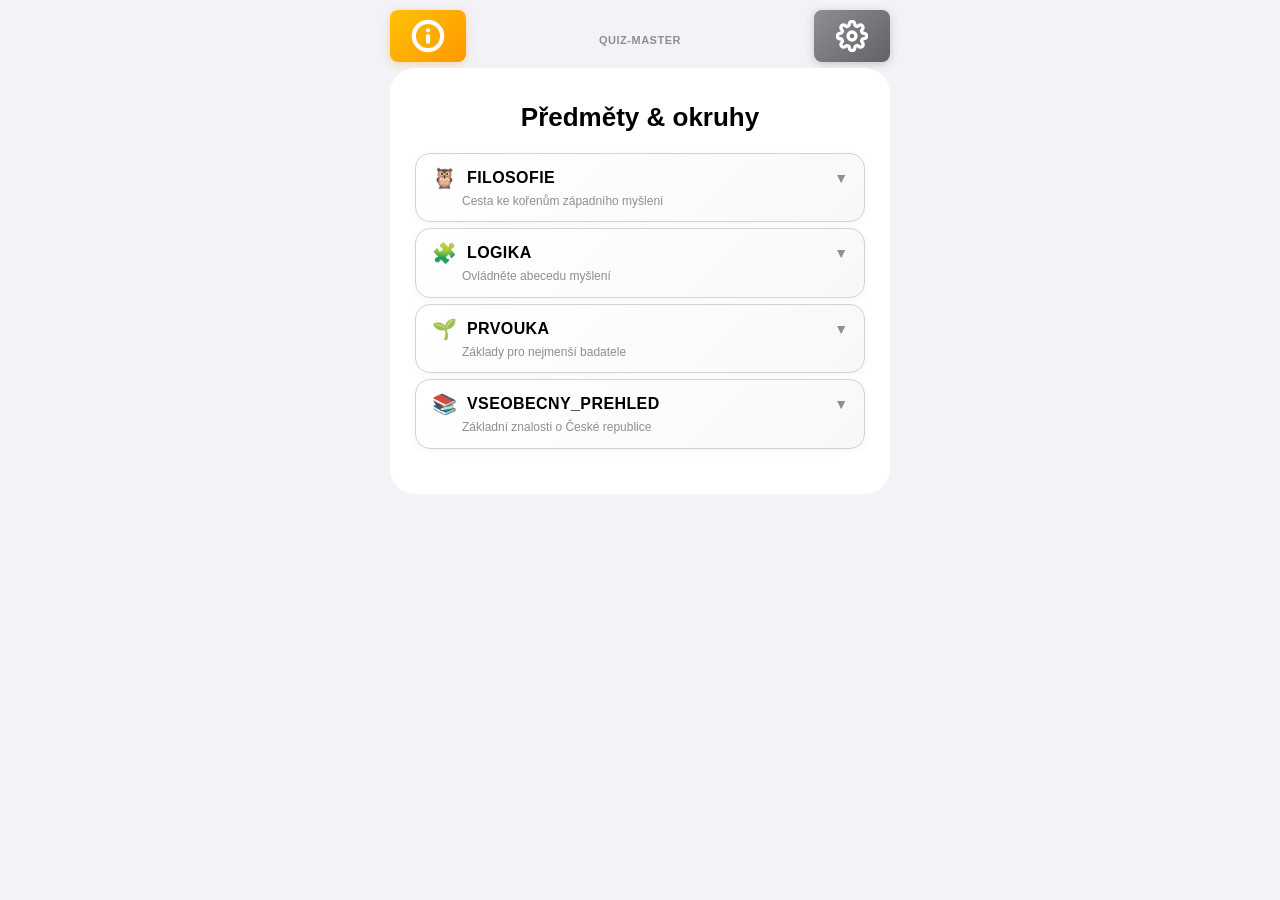
==== commit 997aab0f: "obcansky_zaklad" ====
--- a/index.html
+++ b/index.html
@@ -1033,8 +1033,8 @@
             border-radius: 20px;
             padding: 0;
             max-width: 90%;
-            width: 420px;
-            max-height: 85vh;
+            width: 440px;
+            max-height: 95vh;
             overflow: hidden;
             box-shadow: 0 25px 80px rgba(0,0,0,0.4);
             animation: wikiSlideIn 0.35s ease;
@@ -1073,7 +1073,7 @@
             overflow-y: auto;
             -webkit-overflow-scrolling: touch;
             overscroll-behavior: contain;
-            max-height: 50vh;
+            max-height: 65vh;
         }
         .wiki-overlay-body h4 {
             font-size: 16px;
@@ -1355,10 +1355,10 @@
                 </div>
             </div>
             
-            <!-- Related Topics button at bottom -->
+            <!-- Summary button at bottom -->
             <div id="wiki-topics-section" class="setup-section" style="margin-top: 20px; display: none;">
-                <button class="btn" style="background: var(--ios-bg); color: var(--ios-blue); font-size: 13px; padding: 12px; border-radius: 10px; border: 1px solid var(--ios-blue); text-align: center; width: 100%;" onclick="openRelatedTopicsModal()">
-                    💡 Témata [Wiki]
+                <button class="btn" style="background: var(--ios-bg); color: var(--ios-blue); font-size: 13px; padding: 12px; border-radius: 10px; border: 1px solid var(--ios-blue); text-align: center; width: 100%;" onclick="openQuizSummary()">
+                    💡 Souhrn
                 </button>
             </div>
             
@@ -1403,11 +1403,8 @@
 </div>
 
 <script src="quizMaster_config.js"></script>
-<script src="quizdata/wiki/wiki_logika.js"></script>
-<script src="quizdata/wiki/wiki_filosofie.js"></script>
-<script src="quizdata/wiki/wiki_logika_teorie.js"></script>
-<script src="quizdata/wiki/wiki_vyrokova_logika.js"></script>
-<script src="quizdata/wiki/wiki_predikatova_logika.js"></script>
+<script src="quizdata/summary/summary_stredovek_a_renesance.js"></script>
+<script src="quizdata/summary/summary_helenismus.js"></script>
 
 <script>
 // ===== APP STATE & CONFIGURATION =====
@@ -2117,7 +2114,7 @@
             const ex = document.createElement('div'); 
             ex.className = 'sub-expl'; 
             ex.id = 'ex-' + k; 
-            ex.innerText = q.expl[k];
+            ex.innerHTML = q.expl[k];
             group.appendChild(b); 
             group.appendChild(ex); 
             box.appendChild(group);
@@ -2492,9 +2489,12 @@
                 // Check and save wiki status for this quiz
                 UserDataManager.checkAndSaveWikiStatus(quizId, AppState.db);
                 
+                // Load summary file if quiz has summary attribute
+                await this.loadSummaryFile(quizId);
+                
                 this.setupCountSelector();
                 this.setupGroupFilters();
-                this.updateWikiTopicsButton();
+                this.updateSummaryButton();
                 UI.showScreen('sc-setup');
             } else {
                 Hub.showWarningBubble('Nepodařilo se načíst kvíz');
@@ -2822,19 +2822,95 @@
     },
     
     
-    // Check if current quiz has any wiki topics and update button visibility
-    updateWikiTopicsButton() {
-        const wikiSection = document.getElementById('wiki-topics-section');
-        if (!wikiSection) return;
-        
-        // Check if any question has wiki attribute
-        const hasWikiTopics = AppState.db.some(question => question.wiki && question.wiki.length >= 2);
-        
-        wikiSection.style.display = hasWikiTopics ? 'block' : 'none';
+    // Check if current quiz has summary and update button visibility
+    updateSummaryButton() {
+        const summarySection = document.getElementById('wiki-topics-section');
+        if (!summarySection) return;
+        
+        // Check if current quiz has summary attribute in config
+        let hasSummary = false;
+        if (typeof quizCategories !== 'undefined' && AppState.currentQuizId) {
+            for (const category of Object.keys(quizCategories)) {
+                for (const quizKey of Object.keys(quizCategories[category].quizzes)) {
+                    const quiz = quizCategories[category].quizzes[quizKey];
+                    if (quiz.id === AppState.currentQuizId) {
+                        hasSummary = quiz.summary === true;
+                        break;
+                    }
+                }
+                if (hasSummary) break;
+            }
+        }
+        
+        summarySection.style.display = hasSummary ? 'block' : 'none';
     },
     
     clearCache() {
         this.cache.clear();
+    },
+    
+    // Load summary file if quiz has summary attribute
+    async loadSummaryFile(quizId) {
+        // Find quiz config
+        let quizConfig = null;
+        let categoryName = null;
+        
+        if (typeof quizCategories !== 'undefined') {
+            for (const category of Object.keys(quizCategories)) {
+                for (const quizKey of Object.keys(quizCategories[category].quizzes)) {
+                    const quiz = quizCategories[category].quizzes[quizKey];
+                    if (quiz.id === quizId && quiz.summary === true) {
+                        quizConfig = quiz;
+                        categoryName = category;
+                        break;
+                    }
+                }
+                if (quizConfig) break;
+            }
+        }
+        
+        // Only load if quiz has summary attribute
+        if (!quizConfig || !quizConfig.summary) {
+            return;
+        }
+        
+        // Check if summary is already loaded
+        if (window.sum && window.sum[quizId]) {
+            return; // Already loaded
+        }
+        
+        // Load summary file
+        return new Promise((resolve) => {
+            const s = document.createElement('script');
+            // Determine file path based on category
+            let filePath;
+            if (categoryName === 'Filosofie') {
+                filePath = `quizdata/summary/summary_${quizId}.js`;
+            } else {
+                // For other categories, use category-specific path
+                let categoryFolder = categoryName.toLowerCase().normalize('NFD').replace(/[\u0300-\u036f]/g, '');
+                // Special case: VseobecnyPrehled -> vseobecny_prehled
+                if (categoryFolder === 'vseobecnyprehled') {
+                    categoryFolder = 'vseobecny_prehled';
+                }
+                filePath = `quizdata/${categoryFolder}/summary_${quizId}.js`;
+            }
+            
+            s.src = filePath + '?t=' + Date.now();
+            s.async = true;
+            
+            s.onload = () => {
+                console.log('Summary loaded:', quizId);
+                resolve(true);
+            };
+            
+            s.onerror = () => {
+                console.warn('Failed to load summary for quiz:', quizId);
+                resolve(false);
+            };
+            
+            document.head.appendChild(s);
+        });
     },
     
     // Generate file path from quiz id
@@ -2844,7 +2920,12 @@
             for (const quizKey of Object.keys(quizCategories[category].quizzes)) {
                 const quiz = quizCategories[category].quizzes[quizKey];
                 if (quiz.id === id) {
-                    return `quizdata/${category.toLowerCase()}/${id}.js`;
+                    let categoryFolder = category.toLowerCase();
+                    // Special case: VseobecnyPrehled -> vseobecny_prehled
+                    if (categoryFolder === 'vseobecnyprehled') {
+                        categoryFolder = 'vseobecny_prehled';
+                    }
+                    return `quizdata/${categoryFolder}/${id}.js`;
                 }
             }
         }
@@ -2939,10 +3020,10 @@
                         badgesHtml += `<span class="badge">${quizStats.points} b</span>`;
                     }
                     
-                    // Check if quiz has wiki topics from config (not from user data)
-                    let wikiIconHtml = '';
-                    if (q.wiki) {
-                        wikiIconHtml = `<div style="position: absolute; bottom: 8px; right: 12px; font-size: 14px; color: #f5a623; z-index: 1;">💡</div>`;
+                    // Check if quiz has summary from config (not from user data)
+                    let summaryIconHtml = '';
+                    if (q.summary) {
+                        summaryIconHtml = `<div style="position: absolute; bottom: 8px; right: 12px; font-size: 14px; color: #f5a623; z-index: 1;">💡</div>`;
                     }
                     
                     // Calculate progress for the progress bar
@@ -2963,7 +3044,7 @@
                         <div style="display: flex; flex-direction: column; align-items: flex-end; gap: 2px;">
                             ${badgesHtml ? `<div class="quiz-badges">${badgesHtml}</div>` : ''}
                         </div>
-                        ${wikiIconHtml}
+                        ${summaryIconHtml}
                         ${progressBarHtml}
                     `;
                     // Click on quiz item goes directly to setup
@@ -3307,6 +3388,11 @@
 
 function closeWikiOverlay() {
     document.getElementById('wiki-overlay').classList.add('hidden');
+    // Restore navigation buttons display for next use
+    const navDiv = document.querySelector('.wiki-overlay-nav');
+    if (navDiv) {
+        navDiv.style.display = 'flex';
+    }
 }
 
 function openAdvancedOptionsModal() {
@@ -3381,73 +3467,62 @@
     document.getElementById('advanced-options-modal').classList.add('hidden');
 }
 
-function openRelatedTopicsModal() {
-    const modal = document.getElementById('related-topics-modal');
-    const listContainer = document.getElementById('related-topics-list');
-    
-    // Get all unique wiki topics from current quiz
-    const topics = new Map(); // Use Map to avoid duplicates
-    
-    if (AppState.db && AppState.db.length > 0) {
-        AppState.db.forEach(question => {
-            if (question.wiki && question.wiki.length >= 2) {
-                const category = question.wiki[0];
-                const entry = question.wiki[1];
-                const key = `${category}:${entry}`;
-                
-                // Get wiki data - try all available wiki sources
-                let title = entry;
-                try {
-                    // Try window.wiki first
-                    const wikiData = window.wiki || {};
-                    if (wikiData && wikiData[category] && wikiData[category][entry] && wikiData[category][entry].title) {
-                        title = wikiData[category][entry].title;
-                    } else {
-                        // Try other wiki sources - direct name or with wiki_ prefix
-                        const wikiSource = window[category] || window[`wiki_${category}`];
-                        if (wikiSource && wikiSource[entry] && wikiSource[entry].title) {
-                            title = wikiSource[entry].title;
-                        }
-                    }
-                } catch (e) {
-                    console.warn('Could not get wiki title for', category, entry);
+function openQuizSummary() {
+    if (!AppState.currentQuizId) return;
+    
+    // Find quiz config to get the summary data
+    let quizConfig = null;
+    let categoryName = null;
+    
+    if (typeof quizCategories !== 'undefined') {
+        for (const category of Object.keys(quizCategories)) {
+            for (const quizKey of Object.keys(quizCategories[category].quizzes)) {
+                const quiz = quizCategories[category].quizzes[quizKey];
+                if (quiz.id === AppState.currentQuizId) {
+                    quizConfig = quiz;
+                    categoryName = category;
+                    break;
                 }
-                
-                if (!topics.has(key)) {
-                    topics.set(key, {
-                        category: category,
-                        entry: entry,
-                        title: title,
-                        wikiPath: question.wiki
-                    });
-                }
-            }
-        });
+            }
+            if (quizConfig) break;
+        }
     }
     
-    // Build the list HTML
-    let html = '';
-    if (topics.size > 0) {
-        topics.forEach(topic => {
-            html += `
-                <button class="btn" style="background: var(--ios-bg); color: var(--ios-blue); font-size: 14px; padding: 8px 12px; border-radius: 12px; border: 1px solid var(--ios-blue); text-align: left; width: 100%; display: flex; align-items: center; gap: 10px; min-height: 44px;" onclick="closeRelatedTopicsModal(); openWikiOverlay(['${topic.category}', '${topic.entry}']);">
-                    <span>💡</span>
-                    <span>${topic.title}</span>
-                </button>
-            `;
-        });
-    } else {
-        html = `
-            <div style="text-align: center; padding: 30px; color: var(--ios-gray);">
-                <div style="font-size: 40px; margin-bottom: 10px;">📚</div>
-                <div style="font-size: 16px; font-weight: 600;">Žádná související témata</div>
-                <div style="font-size: 13px; margin-top: 5px;">Pro tento kvíz zatím nejsou definována žádná rozšiřující témata.</div>
-            </div>
-        `;
+    if (!quizConfig || !quizConfig.summary) {
+        console.warn('No summary available for this quiz');
+        return;
     }
     
-    listContainer.innerHTML = html;
-    modal.classList.remove('hidden');
+    // Try to find summary data
+    // Summary is stored directly under window.sum[quizId]
+    const summaryData = window.sum?.[quizConfig.id];
+    let entryData = null;
+    
+    if (summaryData) {
+        // Get the first entry from the summary object
+        const entries = Object.keys(summaryData);
+        if (entries.length > 0) {
+            entryData = summaryData[entries[0]];
+        }
+    }
+    
+    if (!entryData) {
+        console.error('Summary data not found for quiz:', AppState.currentQuizId);
+        return;
+    }
+    
+    // Update overlay content
+    document.getElementById('wiki-title').textContent = entryData.title || 'Souhrn';
+    document.getElementById('wiki-body').innerHTML = entryData.content || entryData;
+    
+    // Hide navigation buttons since there's only one summary
+    const navDiv = document.querySelector('.wiki-overlay-nav');
+    if (navDiv) {
+        navDiv.style.display = 'none';
+    }
+    
+    // Show overlay
+    document.getElementById('wiki-overlay').classList.remove('hidden');
 }
 
 function closeRelatedTopicsModal() {
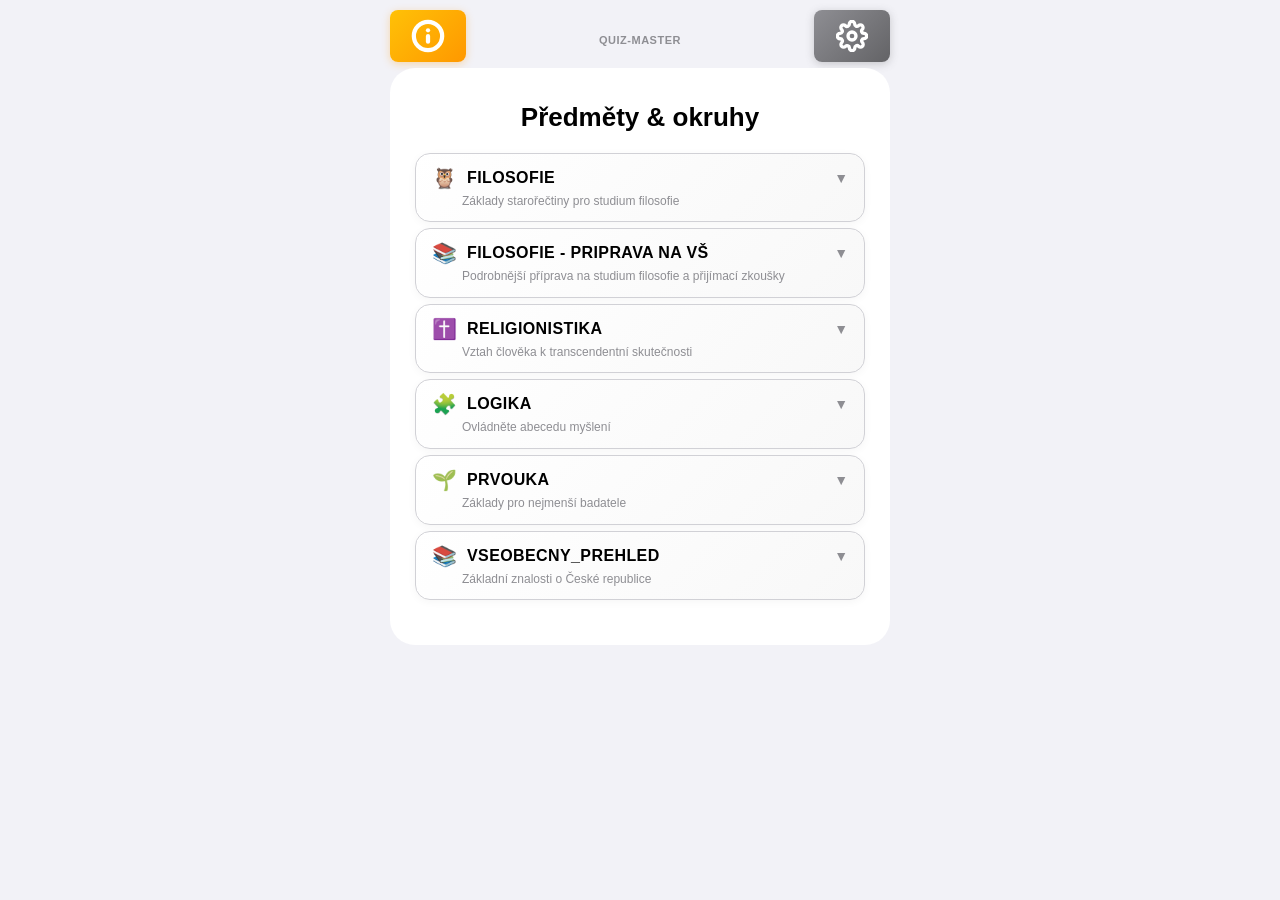
==== commit d2c78c75: "Refactor code structure for improved readability and maintainability" ====
--- a/index.html
+++ b/index.html
@@ -2097,7 +2097,7 @@
         const q = AppState.activeQ[AppState.cur];
         const chapterName = q._groupTitle || q._group || 'Neznámá kapitola';
         document.getElementById('q-topic').innerHTML = `${AppState.selectedTopicName} → <b>${chapterName}</b>`;
-        document.getElementById('q-text').innerText = q.q;
+        document.getElementById('q-text').innerHTML = q.q;
         document.getElementById('btn-continue').style.display = 'none';
         const box = document.getElementById('ans-container'); 
         box.innerHTML = '';
@@ -2884,7 +2884,10 @@
             const s = document.createElement('script');
             // Determine file path based on category
             let filePath;
-            if (categoryName === 'Filosofie') {
+            const categoryConfig = quizCategories[categoryName];
+            if (categoryConfig.summaryFolder) {
+                filePath = `quizdata/${categoryConfig.summaryFolder}/summary_${quizId}.js`;
+            } else if (categoryName === 'Filosofie') {
                 filePath = `quizdata/summary/summary_${quizId}.js`;
             } else {
                 // For other categories, use category-specific path
@@ -2920,9 +2923,9 @@
             for (const quizKey of Object.keys(quizCategories[category].quizzes)) {
                 const quiz = quizCategories[category].quizzes[quizKey];
                 if (quiz.id === id) {
-                    let categoryFolder = category.toLowerCase();
+                    let categoryFolder = quizCategories[category].dataFolder || category.toLowerCase();
                     // Special case: VseobecnyPrehled -> vseobecny_prehled
-                    if (categoryFolder === 'vseobecnyprehled') {
+                    if (!quizCategories[category].dataFolder && categoryFolder === 'vseobecnyprehled') {
                         categoryFolder = 'vseobecny_prehled';
                     }
                     return `quizdata/${categoryFolder}/${id}.js`;
